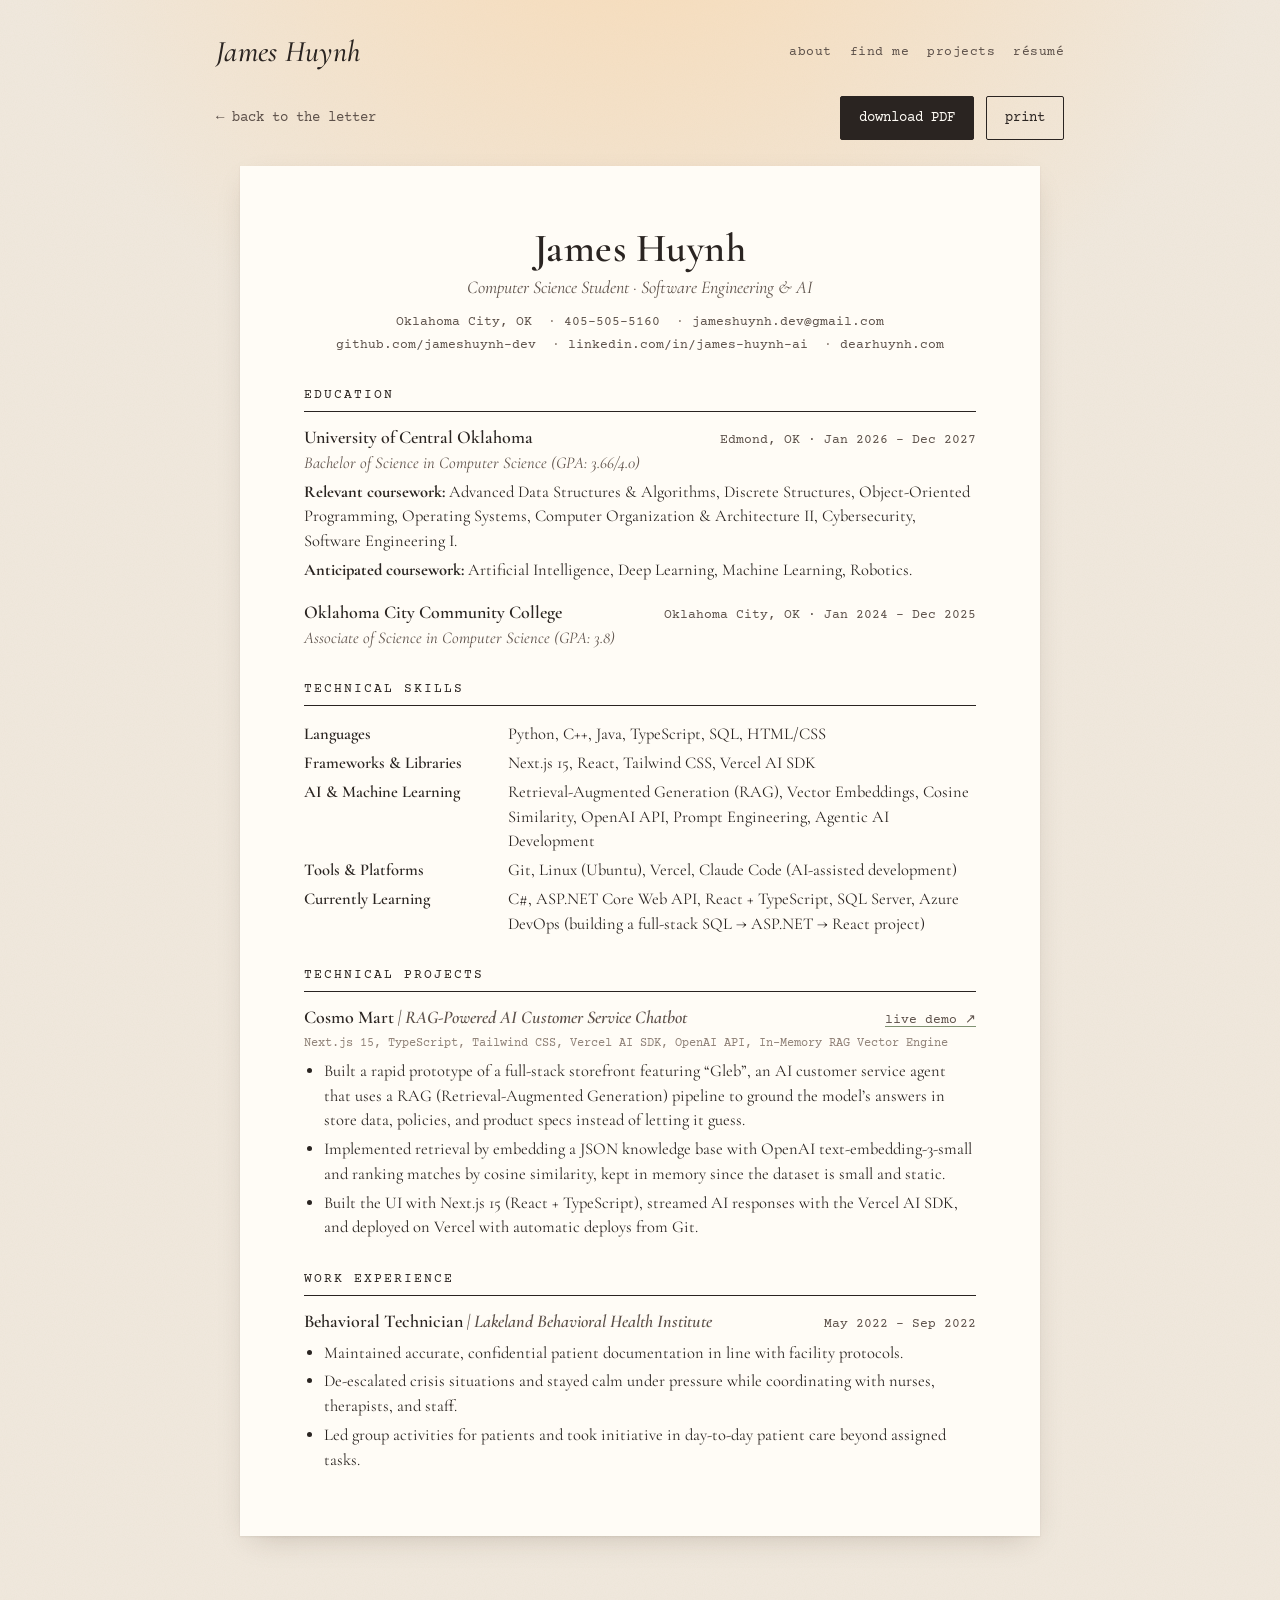
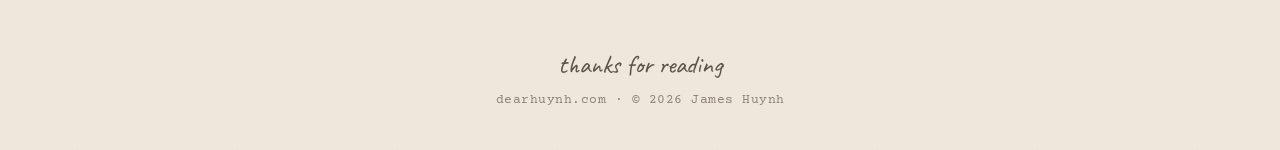
==== resume.html @ b58d08c6 "Site adjustment" ====
<!DOCTYPE html>
<html lang="en">
<head>
  <meta charset="UTF-8" />
  <meta name="viewport" content="width=device-width, initial-scale=1.0" />
  <title>Résumé — James Huynh</title>
  <meta name="description" content="Résumé of James Huynh, computer science student focused on software engineering and AI." />
  <link rel="icon" href="data:image/svg+xml,%3Csvg xmlns='http://www.w3.org/2000/svg' viewBox='0 0 24 24' fill='none' stroke='%232a2421' stroke-width='1.8' stroke-linecap='round' stroke-linejoin='round'%3E%3Crect x='3' y='5' width='18' height='14' rx='2'/%3E%3Cpath d='m3.5 6 8.5 7 8.5-7'/%3E%3C/svg%3E" />
  <link rel="preconnect" href="https://fonts.googleapis.com" />
  <link rel="preconnect" href="https://fonts.gstatic.com" crossorigin />
  <link href="https://fonts.googleapis.com/css2?family=Caveat:wght@400;600&family=Cormorant+Garamond:ital,wght@0,400;0,500;0,600;1,400;1,500&family=Courier+Prime&display=swap" rel="stylesheet" />
  <link rel="stylesheet" href="style.css" />
  <style>
    .toolbar { display: flex; gap: 10px; flex-wrap: wrap; justify-content: space-between; align-items: center; margin: 12px 0 26px; }
    .toolbar .btns { justify-content: flex-end; }
    .back { font-family: var(--type); font-size: 14px; text-decoration: none; color: var(--ink-soft); }

    .sheet {
      max-width: 800px;
      margin: 0 auto;
      background: var(--paper);
      box-shadow: var(--shadow);
      padding: 60px 64px 48px;
      font-size: 16.5px;
      line-height: 1.5;
    }
    .sheet header { text-align: center; margin-bottom: 8px; }
    .sheet h1 { margin: 0; font-size: 40px; font-weight: 600; letter-spacing: 0.5px; line-height: 1.1; }
    .sheet .headline { margin: 4px 0 10px; font-style: italic; font-size: 18px; color: var(--ink-soft); }
    .sheet .contact { font-family: var(--type); font-size: 12.5px; color: var(--ink-soft); line-height: 1.8; }
    .sheet .contact a { text-decoration: none; }
    .sheet .contact a:hover { text-decoration: underline; }
    .sheet .contact span + span::before { content: "·"; margin: 0 8px; color: var(--muted); }

    .sheet h2 {
      display: flex; align-items: center; gap: 10px;
      margin: 30px 0 12px; padding-bottom: 5px;
      border-bottom: 1px solid var(--ink);
      font-family: var(--type); font-weight: 400; font-size: 13px; letter-spacing: 2px; text-transform: uppercase;
    }

    .entry { margin-bottom: 16px; }
    .row { display: flex; justify-content: space-between; align-items: baseline; gap: 4px 12px; flex-wrap: wrap; }
    .title { font-weight: 600; font-size: 18px; }
    .meta { font-family: var(--type); font-size: 12.5px; color: var(--ink-soft); white-space: nowrap; }
    .sub { font-style: italic; color: var(--ink-soft); }
    .detail { margin: 4px 0 0; }
    .tags { font-family: var(--type); font-size: 12px; color: var(--muted); margin: 4px 0 0; }
    .sheet ul { margin: 6px 0 0; padding-left: 20px; }
    .sheet li { margin-bottom: 4px; }
    .skills { display: grid; grid-template-columns: 190px 1fr; gap: 4px 14px; }
    .skills dt { font-weight: 600; }
    .skills dd { margin: 0; }

    @media (max-width: 640px) {
      .sheet { padding: 36px 20px; font-size: 16px; }
      .sheet h1 { font-size: 34px; }
      .skills { grid-template-columns: 1fr; }
      .skills dd { margin-bottom: 8px; }
      .toolbar { justify-content: center; }
    }

    @media print {
      @page { margin: 0.5in; }
      body { background: #fff; font-size: 11pt; }
      .no-print { display: none !important; }
      .wrap { max-width: none; padding: 0; }
      .sheet { box-shadow: none; padding: 0; max-width: none; font-size: 11pt; }
      a { color: inherit !important; }
    }
  </style>
</head>
<body>

  <div class="wrap">

    <header class="letterhead no-print">
      <a class="wordmark" href="index.html">James Huynh</a>
      <nav class="nav" aria-label="Site">
        <a href="index.html#about">about</a>
        <a href="index.html#find-me">find me</a>
        <a href="index.html#projects">projects</a>
        <a href="resume.html">résumé</a>
      </nav>
    </header>

    <div class="toolbar no-print">
      <a class="back" href="index.html">← back to the letter</a>
      <div class="btns">
        <a class="btn" href="resume.pdf" download="James_Huynh_Resume.pdf">download PDF</a>
        <button class="btn ghost" type="button" onclick="window.print()">print</button>
      </div>
    </div>

    <main class="sheet">

      <header>
        <h1>James Huynh</h1>
        <p class="headline">Computer Science Student · Software Engineering &amp; AI</p>
        <div class="contact">
          <span>Oklahoma City, OK</span>
          <span><a href="tel:+14055055160">405-505-5160</a></span>
          <span><a href="mailto:jameshuynh.dev@gmail.com">jameshuynh.dev@gmail.com</a></span>
          <br />
          <span><a href="https://github.com/jameshuynh-dev" target="_blank" rel="noopener noreferrer">github.com/jameshuynh-dev</a></span>
          <span><a href="https://www.linkedin.com/in/james-huynh-ai/" target="_blank" rel="noopener noreferrer">linkedin.com/in/james-huynh-ai</a></span>
          <span><a href="https://dearhuynh.com">dearhuynh.com</a></span>
        </div>
      </header>

      <h2>Education</h2>

      <div class="entry">
        <div class="row">
          <span class="title">University of Central Oklahoma</span>
          <span class="meta">Edmond, OK · Jan 2026 – Dec 2027</span>
        </div>
        <div class="sub">Bachelor of Science in Computer Science (GPA: 3.66/4.0)</div>
        <p class="detail"><strong>Relevant coursework:</strong> Advanced Data Structures &amp; Algorithms, Discrete Structures, Object-Oriented Programming, Operating Systems, Computer Organization &amp; Architecture II, Cybersecurity, Software Engineering I.</p>
        <p class="detail"><strong>Anticipated coursework:</strong> Artificial Intelligence, Deep Learning, Machine Learning, Robotics.</p>
      </div>

      <div class="entry">
        <div class="row">
          <span class="title">Oklahoma City Community College</span>
          <span class="meta">Oklahoma City, OK · Jan 2024 – Dec 2025</span>
        </div>
        <div class="sub">Associate of Science in Computer Science (GPA: 3.8)</div>
      </div>

      <h2>Technical Skills</h2>

      <dl class="skills">
        <dt>Languages</dt><dd>Python, C++, Java, TypeScript, SQL, HTML/CSS</dd>
        <dt>Frameworks &amp; Libraries</dt><dd>Next.js 15, React, Tailwind CSS, Vercel AI SDK</dd>
        <dt>AI &amp; Machine Learning</dt><dd>Retrieval-Augmented Generation (RAG), Vector Embeddings, Cosine Similarity, OpenAI API, Prompt Engineering, Agentic AI Development</dd>
        <dt>Tools &amp; Platforms</dt><dd>Git, Linux (Ubuntu), Vercel, Claude Code (AI-assisted development)</dd>
        <dt>Currently Learning</dt><dd>C#, ASP.NET Core Web API, React + TypeScript, SQL Server, Azure DevOps (building a full-stack SQL → ASP.NET → React project)</dd>
      </dl>

      <h2>Technical Projects</h2>

      <div class="entry">
        <div class="row">
          <span class="title">Cosmo Mart <span class="sub">| RAG-Powered AI Customer Service Chatbot</span></span>
          <span class="meta"><a href="https://cosmo-mart-alpha.vercel.app/" target="_blank" rel="noopener noreferrer">live demo ↗</a></span>
        </div>
        <p class="tags">Next.js 15, TypeScript, Tailwind CSS, Vercel AI SDK, OpenAI API, In-Memory RAG Vector Engine</p>
        <ul>
          <li>Built a rapid prototype of a full-stack storefront featuring “Gleb”, an AI customer service agent that uses a RAG (Retrieval-Augmented Generation) pipeline to ground the model’s answers in store data, policies, and product specs instead of letting it guess.</li>
          <li>Implemented retrieval by embedding a JSON knowledge base with OpenAI text-embedding-3-small and ranking matches by cosine similarity, kept in memory since the dataset is small and static.</li>
          <li>Built the UI with Next.js 15 (React + TypeScript), streamed AI responses with the Vercel AI SDK, and deployed on Vercel with automatic deploys from Git.</li>
        </ul>
      </div>

      

      <h2>Work Experience</h2>

      <div class="entry">
        <div class="row">
          <span class="title">Behavioral Technician <span class="sub">| Lakeland Behavioral Health Institute</span></span>
          <span class="meta">May 2022 – Sep 2022</span>
        </div>
        <ul>
          <li>Maintained accurate, confidential patient documentation in line with facility protocols.</li>
          <li>De-escalated crisis situations and stayed calm under pressure while coordinating with nurses, therapists, and staff.</li>
          <li>Led group activities for patients and took initiative in day-to-day patient care beyond assigned tasks.</li>
        </ul>
      </div>

    </main>

    <footer class="footer no-print">
      <span class="hand">thanks for reading</span>
      dearhuynh.com &middot; &copy; 2026 James Huynh
    </footer>

  </div>

</body>
</html>
---- style.css ----
/* dearhuynh — stationery theme
   palette pulled from a warm, lamp-lit cream room: paper, pothos sage, blush tape */

:root {
  --bg: #f1e9de;
  --glow: rgba(255, 208, 150, 0.55);
  --paper: #fffcf6;
  --paper-2: #fbf5ec;
  --ink: #2a2421;
  --ink-soft: #5c5049;
  --muted: #8f8177;
  --rule: #e7dccd;
  --margin-line: #efc9c0;
  --sage: #7f9272;
  --sage-soft: #e3e9dc;
  --blush: #ecd3c9;
  --wax: #a8716a;
  --shadow: 0 1px 2px rgba(60, 40, 25, 0.08), 0 10px 30px -12px rgba(60, 40, 25, 0.25);

  --hand: 'Caveat', 'Segoe Print', cursive;
  --serif: 'Cormorant Garamond', Georgia, 'Times New Roman', serif;
  --type: 'Courier Prime', 'Courier New', monospace;
}

* { box-sizing: border-box; }

html { scroll-behavior: smooth; }

body {
  margin: 0;
  color: var(--ink);
  font-family: var(--serif);
  font-size: 19px;
  line-height: 1.6;
  background:
    radial-gradient(ellipse 70% 45% at 50% -8%, var(--glow), transparent 70%),
    url("data:image/svg+xml,%3Csvg xmlns='http://www.w3.org/2000/svg' width='160' height='160'%3E%3Cfilter id='n'%3E%3CfeTurbulence type='fractalNoise' baseFrequency='.9' numOctaves='2' stitchTiles='stitch'/%3E%3CfeColorMatrix values='0 0 0 0 0.35 0 0 0 0 0.25 0 0 0 0 0.15 0 0 0 .05 0'/%3E%3C/filter%3E%3Crect width='100%25' height='100%25' filter='url(%23n)'/%3E%3C/svg%3E"),
    var(--bg);
  background-repeat: no-repeat, repeat;
  min-height: 100vh;
  -webkit-font-smoothing: antialiased;
}

a { color: inherit; text-decoration-color: var(--sage); text-underline-offset: 3px; }
a:hover { color: var(--sage); }

.wrap { max-width: 880px; margin: 0 auto; padding: 0 16px; }

/* ---------- letterhead ---------- */

.letterhead {
  display: flex;
  align-items: center;
  justify-content: space-between;
  gap: 16px;
  flex-wrap: wrap;
  padding: 28px 0 8px;
}

.wordmark {
  display: flex;
  align-items: center;
  gap: 10px;
  font-family: var(--serif);
  font-style: italic;
  font-size: 30px;
  font-weight: 500;
  letter-spacing: 0.3px;
  text-decoration: none;
  color: var(--ink);
}
.wordmark:hover { color: var(--ink); }

.nav {
  display: flex;
  gap: 4px 18px;
  flex-wrap: wrap;
  font-family: var(--type);
  font-size: 13px;
  text-transform: lowercase;
  letter-spacing: 0.5px;
}
.nav a { text-decoration: none; color: var(--ink-soft); }
.nav a:hover { color: var(--sage); }

/* ---------- section labels ---------- */

.label {
  display: flex;
  align-items: center;
  gap: 14px;
  margin: 72px 0 22px;
  font-family: var(--type);
  font-size: 13px;
  letter-spacing: 2px;
  text-transform: uppercase;
  color: var(--muted);
}
.label::after { content: ""; flex: 1; height: 1px; background: var(--rule); }

/* ---------- washi tape ---------- */

.taped { position: relative; }
.taped::before {
  content: "";
  position: absolute;
  top: -14px;
  left: 50%;
  width: 118px;
  height: 28px;
  transform: translateX(-50%) rotate(-3deg);
  /* clear tape: faint frosted sheen with slightly visible edges */
  background: linear-gradient(to bottom, rgba(255,255,255,.55), rgba(255,255,255,.28) 45%, rgba(255,255,255,.42));
  border-left: 1px dashed rgba(120, 100, 85, .14);
  border-right: 1px dashed rgba(120, 100, 85, .14);
  box-shadow: 0 1px 2px rgba(60, 40, 25, .08), inset 0 0 0 1px rgba(255,255,255,.35);
  backdrop-filter: blur(0.6px) brightness(1.04);
  -webkit-backdrop-filter: blur(0.6px) brightness(1.04);
}

/* ---------- the letter (about) ---------- */

.letter {
  margin-top: 36px;
  background:
    linear-gradient(90deg, transparent 58px, var(--margin-line) 58px 59px, transparent 59px),
    repeating-linear-gradient(to bottom, transparent 0 33px, var(--rule) 33px 34px),
    var(--paper);
  background-position: 0 0, 0 22px, 0 0;
  padding: 56px 48px 44px 84px;
  box-shadow: var(--shadow);
  border-radius: 2px;
  line-height: 34px;
  display: flow-root;
}
.letter p { margin: 0 0 34px; }
.letter .dear {
  font-family: var(--hand);
  font-size: 40px;
  line-height: 34px;
  margin-bottom: 34px;
}
.letter .sign {
  font-family: var(--hand);
  font-size: 34px;
  margin: 0;
}
.letter .ps { font-style: italic; color: var(--ink-soft); margin: 34px 0 0; }
.letter .ps b { font-style: normal; font-family: var(--type); font-size: 14px; letter-spacing: 1px; }

.hl {
  background: linear-gradient(transparent 55%, var(--sage-soft) 55% 90%, transparent 90%);
}

/* ---------- polaroids ---------- */

.polaroid {
  margin: 0;
  background: #fff;
  padding: 12px 12px 40px;
  box-shadow: var(--shadow);
  line-height: 1;
}
.polaroid img { display: block; width: 100%; height: auto; }
.polaroid.portrait {
  float: right;
  width: 230px;
  margin: -8px -12px 20px 32px;
  transform: rotate(2.5deg);
}

.bear {
  float: right;
  clear: right;
  width: 118px;
  height: auto;
  margin: 18px 46px 0 24px;
  transform: rotate(-4deg);
  filter: drop-shadow(0 2px 3px rgba(60, 40, 25, .12));
}

.note-photo {
  display: block;
  width: 100%;
  height: auto;
  aspect-ratio: 1;
  object-fit: cover;
  margin-bottom: 14px;
  border: 8px solid #fff;
  box-shadow: 0 1px 3px rgba(60, 40, 25, .15);
}

/* ---------- sticky notes (hobbies / currently) ---------- */

.notes {
  display: grid;
  grid-template-columns: repeat(auto-fit, minmax(190px, 1fr));
  align-items: start;
  gap: 26px;
}
.note {
  background: var(--paper-2);
  padding: 26px 20px 20px;
  box-shadow: var(--shadow);
  min-height: 150px;
}
.note:nth-child(odd) { transform: rotate(-1.2deg); }
.note:nth-child(even) { transform: rotate(1deg); }
.note:nth-child(3n) { background: #f6efe0; }
.note h3 {
  margin: 0 0 6px;
  font-family: var(--hand);
  font-size: 28px;
  font-weight: 600;
  line-height: 1.1;
}
.note p { margin: 0; font-size: 17px; line-height: 1.5; color: var(--ink-soft); }

/* ---------- stamps (socials) ---------- */

.stamps {
  display: flex;
  flex-wrap: wrap;
  gap: 22px;
  justify-content: center;
}
.stamp {
  --edge: var(--paper);
  display: block;
  width: 150px;
  padding: 7px;
  text-decoration: none;
  color: var(--ink);
  background: radial-gradient(circle at 6px 6px, transparent 3.2px, var(--edge) 3.6px) -6px -6px / 12px 12px;
  filter: drop-shadow(0 6px 10px rgba(60, 40, 25, 0.16));
  transition: transform .2s ease;
}
.stamp:nth-child(odd) { transform: rotate(-2deg); }
.stamp:nth-child(even) { transform: rotate(1.5deg); }
.stamp:hover { transform: rotate(0) translateY(-4px); color: var(--ink); }
.stamp-inner {
  background: var(--edge);
  border: 1px solid var(--rule);
  padding: 14px 10px 10px;
  text-align: center;
}
.stamp-art {
  display: grid;
  place-items: center;
  height: 70px;
  margin-bottom: 8px;
  background: var(--sage-soft);
  color: var(--ink);
}
.stamp:nth-child(2) .stamp-art { background: var(--blush); }
.stamp:nth-child(3) .stamp-art { background: #efe4d3; }
.stamp:nth-child(4) .stamp-art { background: #e8e1ea; }
.stamp-art svg { width: 34px; height: 34px; }
.stamp-name { font-family: var(--type); font-size: 12px; letter-spacing: 1px; text-transform: uppercase; }
.stamp-handle { font-family: var(--hand); font-size: 21px; line-height: 1.2; word-break: break-all; }

/* ---------- index cards (projects) ---------- */

.cards { display: grid; grid-template-columns: repeat(auto-fit, minmax(300px, 1fr)); gap: 28px; }

.card {
  background: var(--paper);
  box-shadow: var(--shadow);
  display: flex;
  flex-direction: column;
}
.card-shot {
  position: relative;
  margin: 0;
  padding: 18px 18px 0;
}
.card-shot > img {
  display: block;
  width: 100%;
  height: auto;
  aspect-ratio: 16 / 10;
  object-fit: cover;
  object-position: top;
  border: 1px solid var(--rule);
}
.card-shot .inset {
  position: absolute;
  right: 6px;
  bottom: -44px;
  width: 44%;
  height: auto;
  aspect-ratio: auto;
  border: 6px solid #fff;
  box-shadow: 0 6px 16px -4px rgba(60, 40, 25, .35);
  transform: rotate(3deg);
  z-index: 1;
}
.card-body {
  flex: 1;
  display: flex;
  flex-direction: column;
  background:
    linear-gradient(to bottom, transparent 58px, #e9b8ad 58px 59px, transparent 59px),
    repeating-linear-gradient(to bottom, transparent 0 27px, #dfe6ea 27px 28px),
    var(--paper);
  background-position: 0 0, 0 60px, 0 0;
  padding: 18px 26px 24px;
  line-height: 28px;
}
.card h3 {
  margin: 0;
  height: 40px;
  font-family: var(--serif);
  font-size: 28px;
  font-weight: 600;
  line-height: 40px;
}
.card .kicker {
  font-family: var(--type);
  font-size: 12px;
  letter-spacing: 1px;
  text-transform: uppercase;
  color: var(--muted);
  margin: 6px 0 12px;
  line-height: 28px;
}
.card p { margin: 0 0 28px; font-size: 18px; }
.card .stack {
  display: flex;
  flex-wrap: wrap;
  gap: 6px;
  margin: auto 0 18px;
  padding: 0;
  list-style: none;
  line-height: 1.4;
}
.card .stack li {
  font-family: var(--type);
  font-size: 11.5px;
  background: var(--sage-soft);
  padding: 3px 8px;
  border-radius: 2px;
}
.card-links { display: flex; gap: 16px; flex-wrap: wrap; font-family: var(--type); font-size: 14px; line-height: 1.4; }

/* ---------- envelope (résumé) ---------- */

.envelope {
  position: relative;
  max-width: 620px;
  margin: 0 auto;
  background: var(--paper-2);
  box-shadow: var(--shadow);
  padding: 120px 40px 40px;
  text-align: center;
  overflow: hidden;
}
.envelope::before { /* flap */
  content: "";
  position: absolute;
  inset: 0 0 auto 0;
  height: 150px;
  background: #f5ecdf;
  clip-path: polygon(0 0, 100% 0, 50% 100%);
  filter: drop-shadow(0 1px 0 var(--rule));
  border-bottom: 1px solid var(--rule);
}
.seal {
  position: absolute;
  top: 118px;
  left: 50%;
  transform: translate(-50%, -50%);
  width: 64px;
  height: 64px;
  border-radius: 50%;
  display: grid;
  place-items: center;
  background: radial-gradient(circle at 35% 30%, #c08a82, var(--wax) 55%, #87524c);
  box-shadow: 0 0 0 5px rgba(168, 113, 106, .25), 0 4px 8px rgba(0,0,0,.2);
  color: #f7e6e1;
  font-family: var(--serif);
  font-style: italic;
  font-size: 24px;
  font-weight: 600;
}
.envelope .to { margin: 40px 0 4px; font-family: var(--type); font-size: 13px; letter-spacing: 1.5px; text-transform: uppercase; color: var(--muted); }
.envelope h3 { margin: 56px 0 8px; font-family: var(--hand); font-size: 44px; font-weight: 600; line-height: 1.1; }
.envelope p { margin: 0 auto 24px; max-width: 420px; color: var(--ink-soft); }

.btns { display: flex; gap: 12px; justify-content: center; flex-wrap: wrap; }
.btn {
  display: inline-flex;
  align-items: center;
  gap: 8px;
  font-family: var(--type);
  font-size: 14px;
  padding: 10px 18px;
  border: 1px solid var(--ink);
  background: var(--ink);
  color: var(--paper);
  text-decoration: none;
  cursor: pointer;
  border-radius: 2px;
  transition: background .15s, color .15s;
}
.btn:hover { background: transparent; color: var(--ink); }
.btn.ghost { background: transparent; color: var(--ink); }
.btn.ghost:hover { background: var(--ink); color: var(--paper); }

/* ---------- footer ---------- */

.footer {
  margin: 80px 0 0;
  padding: 28px 0 40px;
  text-align: center;
  font-family: var(--type);
  font-size: 12.5px;
  color: var(--muted);
  letter-spacing: 0.5px;
}
.footer .hand { display: block; font-family: var(--hand); font-size: 26px; color: var(--ink-soft); letter-spacing: 0; margin-bottom: 4px; }

/* ---------- small screens ---------- */

@media (max-width: 640px) {
  body { font-size: 18px; }
  .letterhead { justify-content: center; text-align: center; }
  .nav { justify-content: center; }
  .letter {
    padding: 44px 20px 32px 40px;
    background:
      linear-gradient(90deg, transparent 26px, var(--margin-line) 26px 27px, transparent 27px),
      repeating-linear-gradient(to bottom, transparent 0 33px, var(--rule) 33px 34px),
      var(--paper);
    background-position: 0 0, 0 10px, 0 0;
  }
  .letter .dear { font-size: 34px; }
  .polaroid.portrait { float: none; width: 72%; margin: 0 auto 34px; transform: rotate(1.5deg); }
  .bear { position: absolute; float: none; right: 18px; bottom: 22px; width: 76px; margin: 0; }
  .stamp { width: calc(50% - 11px); }
  .cards { grid-template-columns: 1fr; }
  .card-body { padding: 18px 18px 22px; }
  .card-shot { padding: 12px 12px 0; }
  .envelope { padding: 110px 20px 32px; }
  .label { margin-top: 56px; }
}

@media (prefers-reduced-motion: reduce) {
  html { scroll-behavior: auto; }
  .stamp { transition: none; }
}
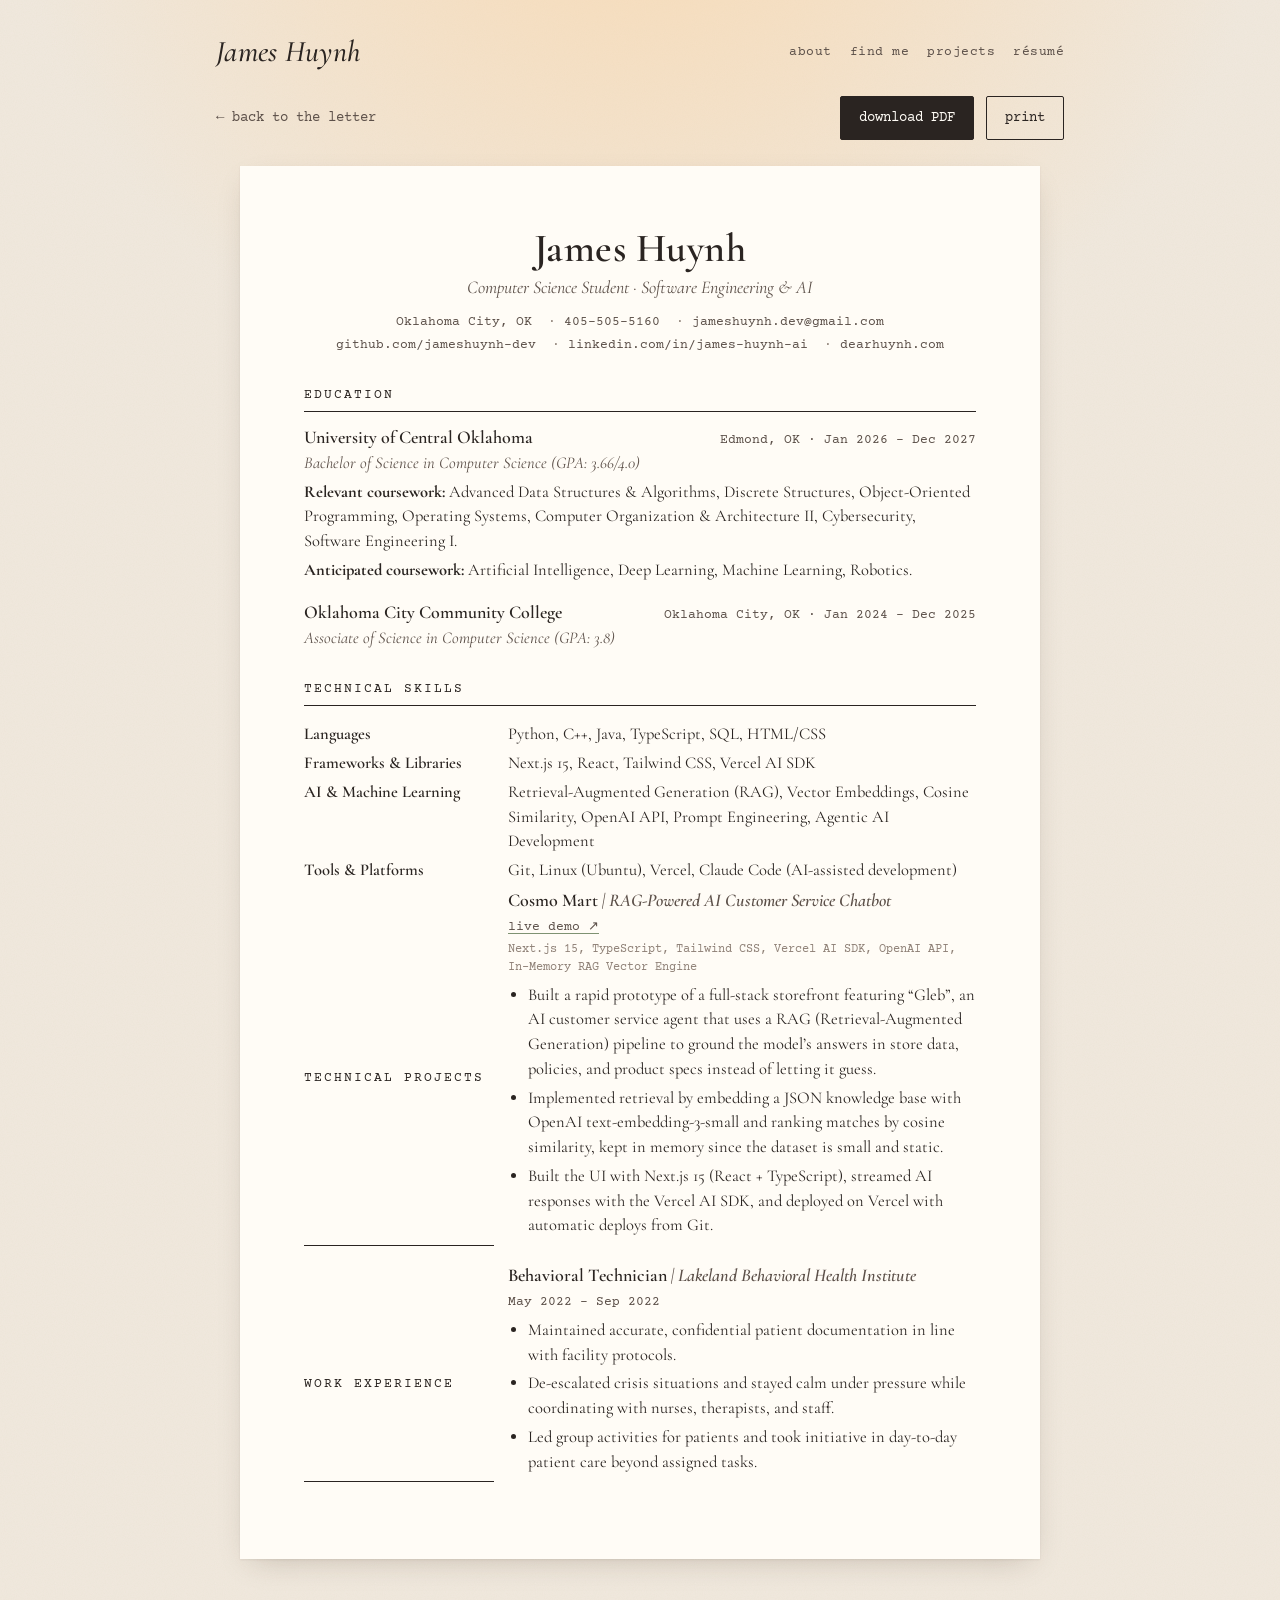
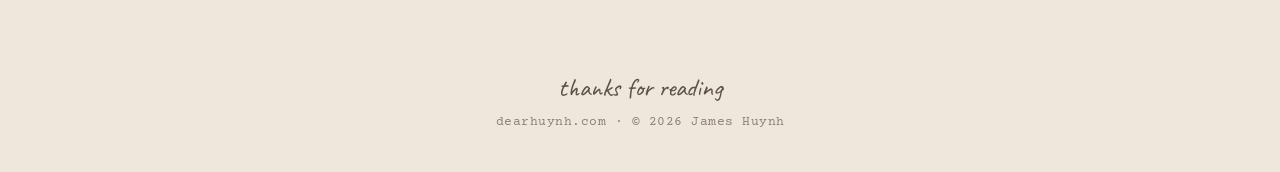
==== commit c92f125f: "Adjust resume.html" ====
--- a/resume.html
+++ b/resume.html
@@ -135,8 +135,7 @@
         <dt>Frameworks &amp; Libraries</dt><dd>Next.js 15, React, Tailwind CSS, Vercel AI SDK</dd>
         <dt>AI &amp; Machine Learning</dt><dd>Retrieval-Augmented Generation (RAG), Vector Embeddings, Cosine Similarity, OpenAI API, Prompt Engineering, Agentic AI Development</dd>
         <dt>Tools &amp; Platforms</dt><dd>Git, Linux (Ubuntu), Vercel, Claude Code (AI-assisted development)</dd>
-        <dt>Currently Learning</dt><dd>C#, ASP.NET Core Web API, React + TypeScript, SQL Server, Azure DevOps (building a full-stack SQL → ASP.NET → React project)</dd>
-      </dl>
+        
 
       <h2>Technical Projects</h2>
 
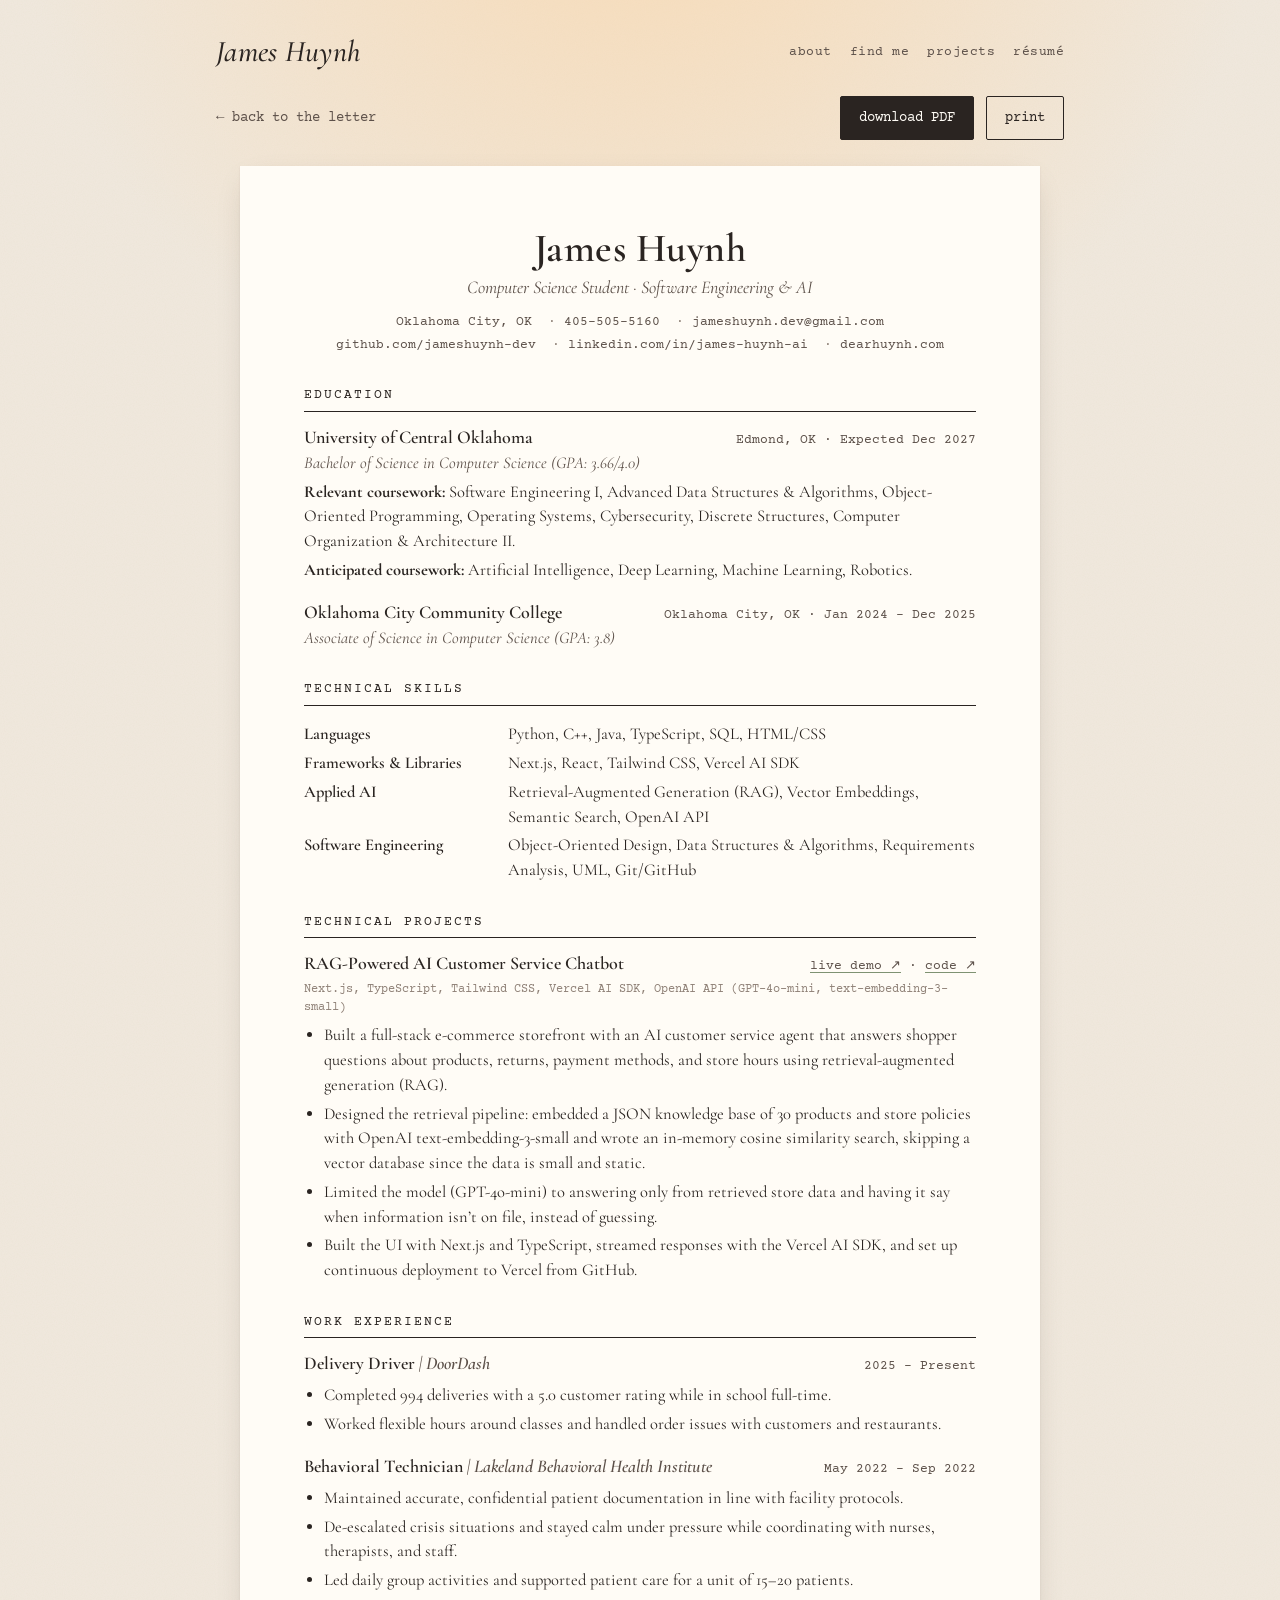
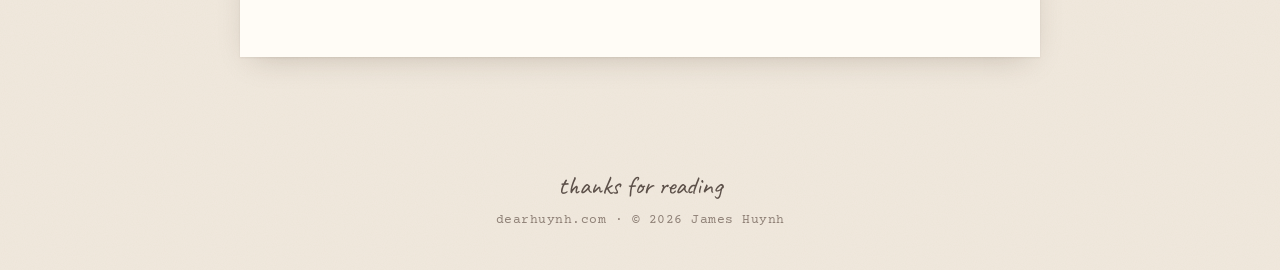
==== commit 520cc0f7: "Update resume page and PDF" ====
--- a/resume.html
+++ b/resume.html
@@ -113,10 +113,10 @@
       <div class="entry">
         <div class="row">
           <span class="title">University of Central Oklahoma</span>
-          <span class="meta">Edmond, OK · Jan 2026 – Dec 2027</span>
+          <span class="meta">Edmond, OK · Expected Dec 2027</span>
         </div>
         <div class="sub">Bachelor of Science in Computer Science (GPA: 3.66/4.0)</div>
-        <p class="detail"><strong>Relevant coursework:</strong> Advanced Data Structures &amp; Algorithms, Discrete Structures, Object-Oriented Programming, Operating Systems, Computer Organization &amp; Architecture II, Cybersecurity, Software Engineering I.</p>
+        <p class="detail"><strong>Relevant coursework:</strong> Software Engineering I, Advanced Data Structures &amp; Algorithms, Object-Oriented Programming, Operating Systems, Cybersecurity, Discrete Structures, Computer Organization &amp; Architecture II.</p>
         <p class="detail"><strong>Anticipated coursework:</strong> Artificial Intelligence, Deep Learning, Machine Learning, Robotics.</p>
       </div>
 
@@ -132,29 +132,39 @@
 
       <dl class="skills">
         <dt>Languages</dt><dd>Python, C++, Java, TypeScript, SQL, HTML/CSS</dd>
-        <dt>Frameworks &amp; Libraries</dt><dd>Next.js 15, React, Tailwind CSS, Vercel AI SDK</dd>
-        <dt>AI &amp; Machine Learning</dt><dd>Retrieval-Augmented Generation (RAG), Vector Embeddings, Cosine Similarity, OpenAI API, Prompt Engineering, Agentic AI Development</dd>
-        <dt>Tools &amp; Platforms</dt><dd>Git, Linux (Ubuntu), Vercel, Claude Code (AI-assisted development)</dd>
-        
+        <dt>Frameworks &amp; Libraries</dt><dd>Next.js, React, Tailwind CSS, Vercel AI SDK</dd>
+        <dt>Applied AI</dt><dd>Retrieval-Augmented Generation (RAG), Vector Embeddings, Semantic Search, OpenAI API</dd>
+        <dt>Software Engineering</dt><dd>Object-Oriented Design, Data Structures &amp; Algorithms, Requirements Analysis, UML, Git/GitHub</dd>
+      </dl>
 
       <h2>Technical Projects</h2>
 
       <div class="entry">
         <div class="row">
-          <span class="title">Cosmo Mart <span class="sub">| RAG-Powered AI Customer Service Chatbot</span></span>
-          <span class="meta"><a href="https://cosmo-mart-alpha.vercel.app/" target="_blank" rel="noopener noreferrer">live demo ↗</a></span>
+          <span class="title">RAG-Powered AI Customer Service Chatbot</span>
+          <span class="meta"><a href="https://cosmo-mart-alpha.vercel.app/" target="_blank" rel="noopener noreferrer">live demo ↗</a> · <a href="https://github.com/jameshuynh-dev/cosmo-mart" target="_blank" rel="noopener noreferrer">code ↗</a></span>
         </div>
-        <p class="tags">Next.js 15, TypeScript, Tailwind CSS, Vercel AI SDK, OpenAI API, In-Memory RAG Vector Engine</p>
+        <p class="tags">Next.js, TypeScript, Tailwind CSS, Vercel AI SDK, OpenAI API (GPT-4o-mini, text-embedding-3-small)</p>
         <ul>
-          <li>Built a rapid prototype of a full-stack storefront featuring “Gleb”, an AI customer service agent that uses a RAG (Retrieval-Augmented Generation) pipeline to ground the model’s answers in store data, policies, and product specs instead of letting it guess.</li>
-          <li>Implemented retrieval by embedding a JSON knowledge base with OpenAI text-embedding-3-small and ranking matches by cosine similarity, kept in memory since the dataset is small and static.</li>
-          <li>Built the UI with Next.js 15 (React + TypeScript), streamed AI responses with the Vercel AI SDK, and deployed on Vercel with automatic deploys from Git.</li>
+          <li>Built a full-stack e-commerce storefront with an AI customer service agent that answers shopper questions about products, returns, payment methods, and store hours using retrieval-augmented generation (RAG).</li>
+          <li>Designed the retrieval pipeline: embedded a JSON knowledge base of 30 products and store policies with OpenAI text-embedding-3-small and wrote an in-memory cosine similarity search, skipping a vector database since the data is small and static.</li>
+          <li>Limited the model (GPT-4o-mini) to answering only from retrieved store data and having it say when information isn’t on file, instead of guessing.</li>
+          <li>Built the UI with Next.js and TypeScript, streamed responses with the Vercel AI SDK, and set up continuous deployment to Vercel from GitHub.</li>
         </ul>
       </div>
 
-      
+      <h2>Work Experience</h2>
 
-      <h2>Work Experience</h2>
+      <div class="entry">
+        <div class="row">
+          <span class="title">Delivery Driver <span class="sub">| DoorDash</span></span>
+          <span class="meta">2025 – Present</span>
+        </div>
+        <ul>
+          <li>Completed 994 deliveries with a 5.0 customer rating while in school full-time.</li>
+          <li>Worked flexible hours around classes and handled order issues with customers and restaurants.</li>
+        </ul>
+      </div>
 
       <div class="entry">
         <div class="row">
@@ -164,7 +174,7 @@
         <ul>
           <li>Maintained accurate, confidential patient documentation in line with facility protocols.</li>
           <li>De-escalated crisis situations and stayed calm under pressure while coordinating with nurses, therapists, and staff.</li>
-          <li>Led group activities for patients and took initiative in day-to-day patient care beyond assigned tasks.</li>
+          <li>Led daily group activities and supported patient care for a unit of 15–20 patients.</li>
         </ul>
       </div>
 
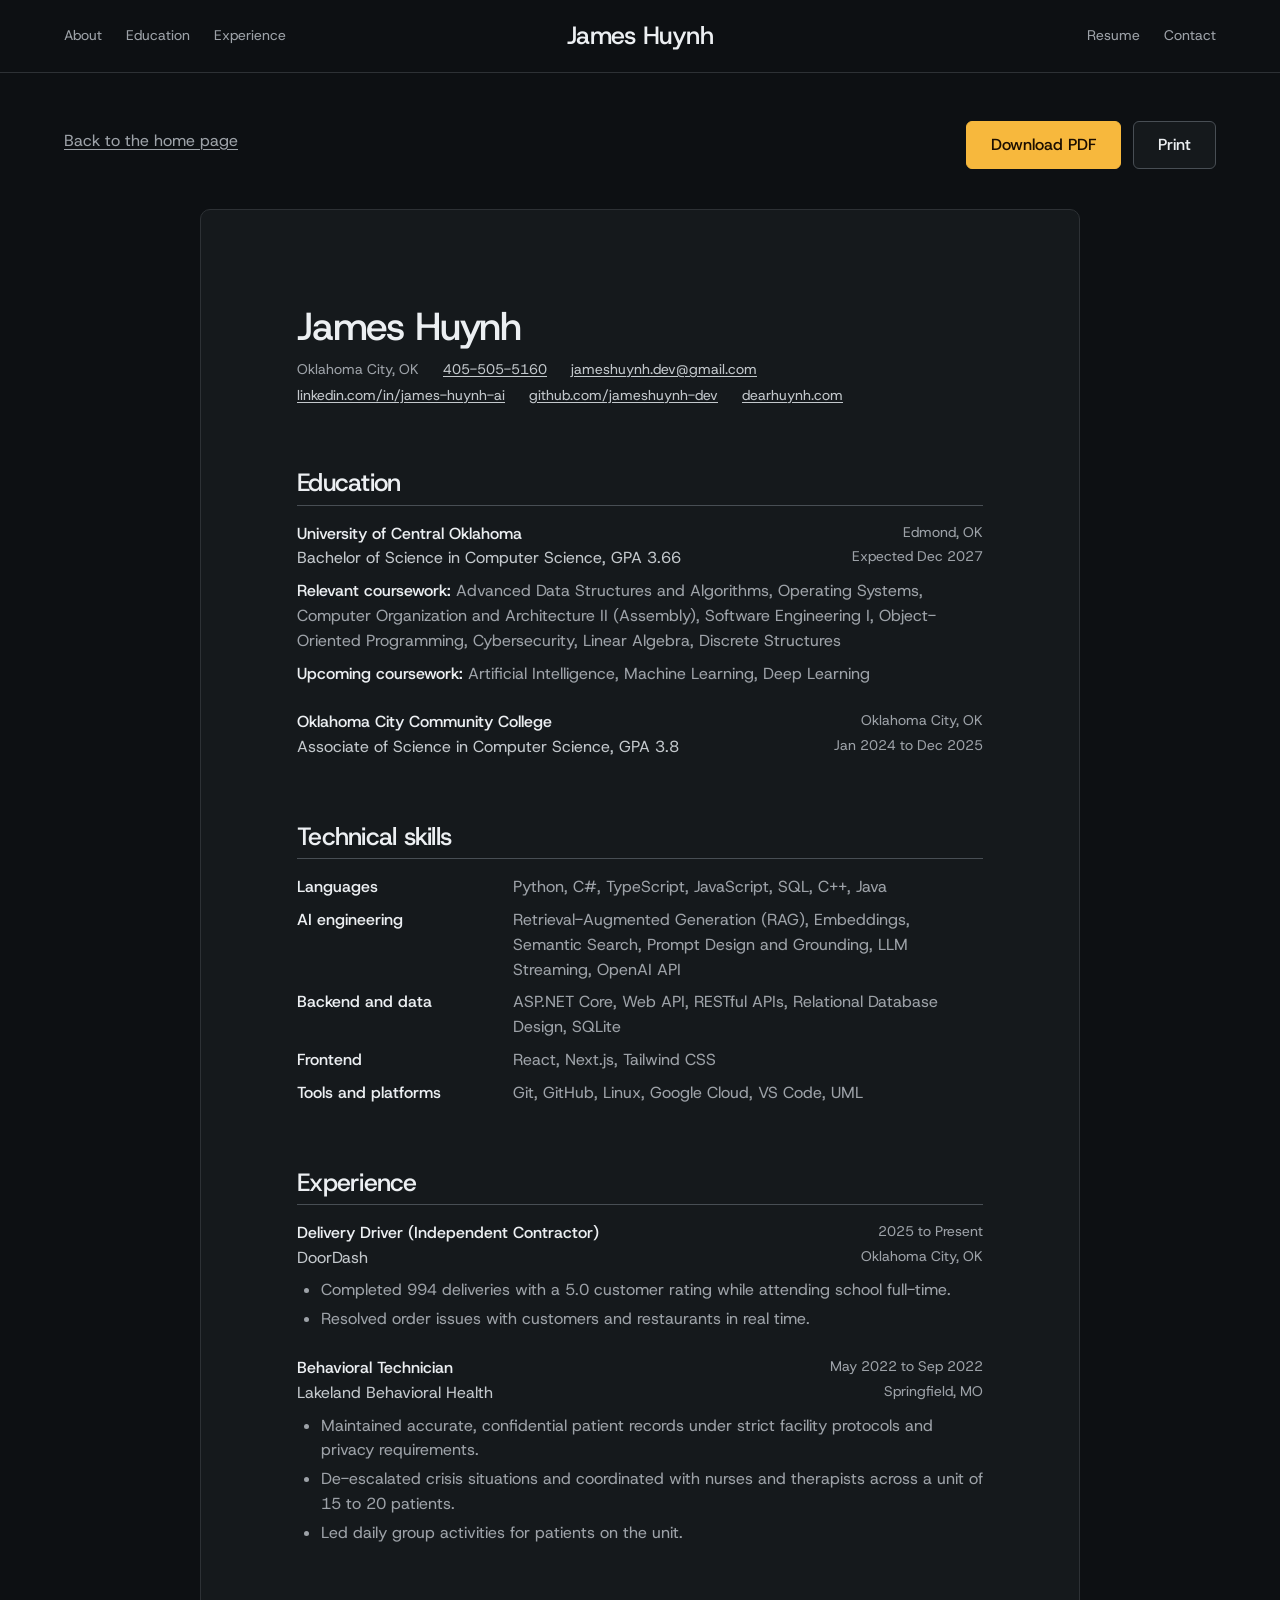
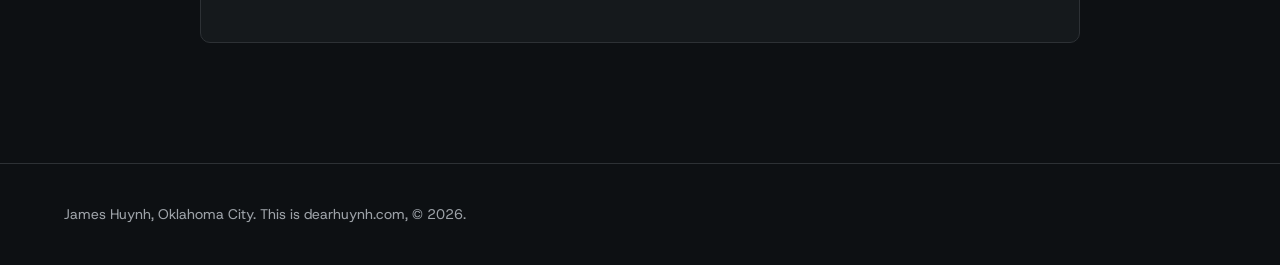
==== commit 0c4ef182: "Redesign site and update resume New dark layout with education, skills and experience sections. Resu" ====
--- a/resume.html
+++ b/resume.html
@@ -3,109 +3,53 @@
 <head>
   <meta charset="UTF-8" />
   <meta name="viewport" content="width=device-width, initial-scale=1.0" />
-  <title>Résumé — James Huynh</title>
-  <meta name="description" content="Résumé of James Huynh, computer science student focused on software engineering and AI." />
-  <link rel="icon" href="data:image/svg+xml,%3Csvg xmlns='http://www.w3.org/2000/svg' viewBox='0 0 24 24' fill='none' stroke='%232a2421' stroke-width='1.8' stroke-linecap='round' stroke-linejoin='round'%3E%3Crect x='3' y='5' width='18' height='14' rx='2'/%3E%3Cpath d='m3.5 6 8.5 7 8.5-7'/%3E%3C/svg%3E" />
+  <title>Resume, James Huynh</title>
+  <meta name="description" content="Resume of James Huynh, computer science student focused on software engineering and AI." />
+  <link rel="icon" href="data:image/svg+xml,%3Csvg xmlns='http://www.w3.org/2000/svg' viewBox='0 0 32 32'%3E%3Crect width='32' height='32' rx='6' fill='%23202429'/%3E%3Ctext x='16' y='21.5' text-anchor='middle' font-family='system-ui,sans-serif' font-size='14' font-weight='600' fill='%23f2c14e'%3EJH%3C/text%3E%3C/svg%3E" />
   <link rel="preconnect" href="https://fonts.googleapis.com" />
   <link rel="preconnect" href="https://fonts.gstatic.com" crossorigin />
-  <link href="https://fonts.googleapis.com/css2?family=Caveat:wght@400;600&family=Cormorant+Garamond:ital,wght@0,400;0,500;0,600;1,400;1,500&family=Courier+Prime&display=swap" rel="stylesheet" />
+  <link href="https://fonts.googleapis.com/css2?family=Host+Grotesk:wght@400;500&family=Atkinson+Hyperlegible+Mono:wght@400;500&display=swap" rel="stylesheet" />
   <link rel="stylesheet" href="style.css" />
-  <style>
-    .toolbar { display: flex; gap: 10px; flex-wrap: wrap; justify-content: space-between; align-items: center; margin: 12px 0 26px; }
-    .toolbar .btns { justify-content: flex-end; }
-    .back { font-family: var(--type); font-size: 14px; text-decoration: none; color: var(--ink-soft); }
-
-    .sheet {
-      max-width: 800px;
-      margin: 0 auto;
-      background: var(--paper);
-      box-shadow: var(--shadow);
-      padding: 60px 64px 48px;
-      font-size: 16.5px;
-      line-height: 1.5;
-    }
-    .sheet header { text-align: center; margin-bottom: 8px; }
-    .sheet h1 { margin: 0; font-size: 40px; font-weight: 600; letter-spacing: 0.5px; line-height: 1.1; }
-    .sheet .headline { margin: 4px 0 10px; font-style: italic; font-size: 18px; color: var(--ink-soft); }
-    .sheet .contact { font-family: var(--type); font-size: 12.5px; color: var(--ink-soft); line-height: 1.8; }
-    .sheet .contact a { text-decoration: none; }
-    .sheet .contact a:hover { text-decoration: underline; }
-    .sheet .contact span + span::before { content: "·"; margin: 0 8px; color: var(--muted); }
-
-    .sheet h2 {
-      display: flex; align-items: center; gap: 10px;
-      margin: 30px 0 12px; padding-bottom: 5px;
-      border-bottom: 1px solid var(--ink);
-      font-family: var(--type); font-weight: 400; font-size: 13px; letter-spacing: 2px; text-transform: uppercase;
-    }
-
-    .entry { margin-bottom: 16px; }
-    .row { display: flex; justify-content: space-between; align-items: baseline; gap: 4px 12px; flex-wrap: wrap; }
-    .title { font-weight: 600; font-size: 18px; }
-    .meta { font-family: var(--type); font-size: 12.5px; color: var(--ink-soft); white-space: nowrap; }
-    .sub { font-style: italic; color: var(--ink-soft); }
-    .detail { margin: 4px 0 0; }
-    .tags { font-family: var(--type); font-size: 12px; color: var(--muted); margin: 4px 0 0; }
-    .sheet ul { margin: 6px 0 0; padding-left: 20px; }
-    .sheet li { margin-bottom: 4px; }
-    .skills { display: grid; grid-template-columns: 190px 1fr; gap: 4px 14px; }
-    .skills dt { font-weight: 600; }
-    .skills dd { margin: 0; }
-
-    @media (max-width: 640px) {
-      .sheet { padding: 36px 20px; font-size: 16px; }
-      .sheet h1 { font-size: 34px; }
-      .skills { grid-template-columns: 1fr; }
-      .skills dd { margin-bottom: 8px; }
-      .toolbar { justify-content: center; }
-    }
-
-    @media print {
-      @page { margin: 0.5in; }
-      body { background: #fff; font-size: 11pt; }
-      .no-print { display: none !important; }
-      .wrap { max-width: none; padding: 0; }
-      .sheet { box-shadow: none; padding: 0; max-width: none; font-size: 11pt; }
-      a { color: inherit !important; }
-    }
-  </style>
 </head>
 <body>
+  <a class="skip" href="#main">Skip to content</a>
 
-  <div class="wrap">
+  <header class="mast no-print">
+    <div class="container mast-row">
+      <nav class="mast-links" aria-label="Sections">
+        <a href="index.html#about">About</a>
+        <a href="index.html#education">Education</a>
+        <a href="index.html#experience">Experience</a>
+      </nav>
+      <a class="wordmark" href="index.html">James Huynh</a>
+      <nav class="mast-links mast-links--end" aria-label="Contact">
+        <a href="resume.html" aria-current="page">Resume</a>
+        <a href="index.html#find-me">Contact</a>
+      </nav>
+    </div>
+  </header>
 
-    <header class="letterhead no-print">
-      <a class="wordmark" href="index.html">James Huynh</a>
-      <nav class="nav" aria-label="Site">
-        <a href="index.html#about">about</a>
-        <a href="index.html#find-me">find me</a>
-        <a href="index.html#projects">projects</a>
-        <a href="resume.html">résumé</a>
-      </nav>
-    </header>
-
+  <div class="container">
     <div class="toolbar no-print">
-      <a class="back" href="index.html">← back to the letter</a>
-      <div class="btns">
-        <a class="btn" href="resume.pdf" download="James_Huynh_Resume.pdf">download PDF</a>
-        <button class="btn ghost" type="button" onclick="window.print()">print</button>
+      <a href="index.html">Back to the home page</a>
+      <div class="actions">
+        <a class="btn btn--primary" href="resume.pdf" download="James_Huynh_Resume.pdf">Download PDF</a>
+        <button class="btn" type="button" onclick="window.print()">Print</button>
       </div>
     </div>
 
-    <main class="sheet">
+    <main id="main" class="sheet">
 
       <header>
         <h1>James Huynh</h1>
-        <p class="headline">Computer Science Student · Software Engineering &amp; AI</p>
-        <div class="contact">
+        <p class="contact">
           <span>Oklahoma City, OK</span>
-          <span><a href="tel:+14055055160">405-505-5160</a></span>
-          <span><a href="mailto:jameshuynh.dev@gmail.com">jameshuynh.dev@gmail.com</a></span>
-          <br />
-          <span><a href="https://github.com/jameshuynh-dev" target="_blank" rel="noopener noreferrer">github.com/jameshuynh-dev</a></span>
-          <span><a href="https://www.linkedin.com/in/james-huynh-ai/" target="_blank" rel="noopener noreferrer">linkedin.com/in/james-huynh-ai</a></span>
-          <span><a href="https://dearhuynh.com">dearhuynh.com</a></span>
-        </div>
+          <a href="tel:+14055055160">405-505-5160</a>
+          <a href="mailto:jameshuynh.dev@gmail.com">jameshuynh.dev@gmail.com</a>
+          <a href="https://www.linkedin.com/in/james-huynh-ai/" target="_blank" rel="noopener noreferrer">linkedin.com/in/james-huynh-ai</a>
+          <a href="https://github.com/jameshuynh-dev" target="_blank" rel="noopener noreferrer">github.com/jameshuynh-dev</a>
+          <a href="https://dearhuynh.com">dearhuynh.com</a>
+        </p>
       </header>
 
       <h2>Education</h2>
@@ -113,79 +57,78 @@
       <div class="entry">
         <div class="row">
           <span class="title">University of Central Oklahoma</span>
-          <span class="meta">Edmond, OK · Expected Dec 2027</span>
+          <span class="meta">Edmond, OK</span>
         </div>
-        <div class="sub">Bachelor of Science in Computer Science (GPA: 3.66/4.0)</div>
-        <p class="detail"><strong>Relevant coursework:</strong> Software Engineering I, Advanced Data Structures &amp; Algorithms, Object-Oriented Programming, Operating Systems, Cybersecurity, Discrete Structures, Computer Organization &amp; Architecture II.</p>
-        <p class="detail"><strong>Anticipated coursework:</strong> Artificial Intelligence, Deep Learning, Machine Learning, Robotics.</p>
+        <div class="row">
+          <span class="sub">Bachelor of Science in Computer Science, GPA 3.66</span>
+          <span class="meta">Expected Dec 2027</span>
+        </div>
+        <p><strong>Relevant coursework:</strong> Advanced Data Structures and Algorithms, Operating Systems, Computer Organization and Architecture II (Assembly), Software Engineering I, Object-Oriented Programming, Cybersecurity, Linear Algebra, Discrete Structures</p>
+        <p><strong>Upcoming coursework:</strong> Artificial Intelligence, Machine Learning, Deep Learning</p>
       </div>
 
       <div class="entry">
         <div class="row">
           <span class="title">Oklahoma City Community College</span>
-          <span class="meta">Oklahoma City, OK · Jan 2024 – Dec 2025</span>
+          <span class="meta">Oklahoma City, OK</span>
         </div>
-        <div class="sub">Associate of Science in Computer Science (GPA: 3.8)</div>
+        <div class="row">
+          <span class="sub">Associate of Science in Computer Science, GPA 3.8</span>
+          <span class="meta">Jan 2024 to Dec 2025</span>
+        </div>
       </div>
 
-      <h2>Technical Skills</h2>
+      <h2>Technical skills</h2>
 
-      <dl class="skills">
-        <dt>Languages</dt><dd>Python, C++, Java, TypeScript, SQL, HTML/CSS</dd>
-        <dt>Frameworks &amp; Libraries</dt><dd>Next.js, React, Tailwind CSS, Vercel AI SDK</dd>
-        <dt>Applied AI</dt><dd>Retrieval-Augmented Generation (RAG), Vector Embeddings, Semantic Search, OpenAI API</dd>
-        <dt>Software Engineering</dt><dd>Object-Oriented Design, Data Structures &amp; Algorithms, Requirements Analysis, UML, Git/GitHub</dd>
+      <dl>
+        <dt>Languages</dt><dd>Python, C#, TypeScript, JavaScript, SQL, C++, Java</dd>
+        <dt>AI engineering</dt><dd>Retrieval-Augmented Generation (RAG), Embeddings, Semantic Search, Prompt Design and Grounding, LLM Streaming, OpenAI API</dd>
+        <dt>Backend and data</dt><dd>ASP.NET Core, Web API, RESTful APIs, Relational Database Design, SQLite</dd>
+        <dt>Frontend</dt><dd>React, Next.js, Tailwind CSS</dd>
+        <dt>Tools and platforms</dt><dd>Git, GitHub, Linux, Google Cloud, VS Code, UML</dd>
       </dl>
 
-      <h2>Technical Projects</h2>
+      <h2>Experience</h2>
 
       <div class="entry">
         <div class="row">
-          <span class="title">RAG-Powered AI Customer Service Chatbot</span>
-          <span class="meta"><a href="https://cosmo-mart-alpha.vercel.app/" target="_blank" rel="noopener noreferrer">live demo ↗</a> · <a href="https://github.com/jameshuynh-dev/cosmo-mart" target="_blank" rel="noopener noreferrer">code ↗</a></span>
+          <span class="title">Delivery Driver (Independent Contractor)</span>
+          <span class="meta">2025 to Present</span>
         </div>
-        <p class="tags">Next.js, TypeScript, Tailwind CSS, Vercel AI SDK, OpenAI API (GPT-4o-mini, text-embedding-3-small)</p>
-        <ul>
-          <li>Built a full-stack e-commerce storefront with an AI customer service agent that answers shopper questions about products, returns, payment methods, and store hours using retrieval-augmented generation (RAG).</li>
-          <li>Designed the retrieval pipeline: embedded a JSON knowledge base of 30 products and store policies with OpenAI text-embedding-3-small and wrote an in-memory cosine similarity search, skipping a vector database since the data is small and static.</li>
-          <li>Limited the model (GPT-4o-mini) to answering only from retrieved store data and having it say when information isn’t on file, instead of guessing.</li>
-          <li>Built the UI with Next.js and TypeScript, streamed responses with the Vercel AI SDK, and set up continuous deployment to Vercel from GitHub.</li>
-        </ul>
-      </div>
-
-      <h2>Work Experience</h2>
-
-      <div class="entry">
         <div class="row">
-          <span class="title">Delivery Driver <span class="sub">| DoorDash</span></span>
-          <span class="meta">2025 – Present</span>
+          <span class="sub">DoorDash</span>
+          <span class="meta">Oklahoma City, OK</span>
         </div>
         <ul>
-          <li>Completed 994 deliveries with a 5.0 customer rating while in school full-time.</li>
-          <li>Worked flexible hours around classes and handled order issues with customers and restaurants.</li>
+          <li>Completed 994 deliveries with a 5.0 customer rating while attending school full-time.</li>
+          <li>Resolved order issues with customers and restaurants in real time.</li>
         </ul>
       </div>
 
       <div class="entry">
         <div class="row">
-          <span class="title">Behavioral Technician <span class="sub">| Lakeland Behavioral Health Institute</span></span>
-          <span class="meta">May 2022 – Sep 2022</span>
+          <span class="title">Behavioral Technician</span>
+          <span class="meta">May 2022 to Sep 2022</span>
+        </div>
+        <div class="row">
+          <span class="sub">Lakeland Behavioral Health</span>
+          <span class="meta">Springfield, MO</span>
         </div>
         <ul>
-          <li>Maintained accurate, confidential patient documentation in line with facility protocols.</li>
-          <li>De-escalated crisis situations and stayed calm under pressure while coordinating with nurses, therapists, and staff.</li>
-          <li>Led daily group activities and supported patient care for a unit of 15–20 patients.</li>
+          <li>Maintained accurate, confidential patient records under strict facility protocols and privacy requirements.</li>
+          <li>De-escalated crisis situations and coordinated with nurses and therapists across a unit of 15 to 20 patients.</li>
+          <li>Led daily group activities for patients on the unit.</li>
         </ul>
       </div>
 
     </main>
+  </div>
 
-    <footer class="footer no-print">
-      <span class="hand">thanks for reading</span>
-      dearhuynh.com &middot; &copy; 2026 James Huynh
-    </footer>
-
-  </div>
+  <footer class="colophon no-print">
+    <div class="container">
+      <p>James Huynh, Oklahoma City. This is dearhuynh.com, &copy; 2026.</p>
+    </div>
+  </footer>
 
 </body>
 </html>
--- a/style.css
+++ b/style.css
@@ -1,451 +1,162 @@
-/* dearhuynh — stationery theme
-   palette pulled from a warm, lamp-lit cream room: paper, pothos sage, blush tape */
+@import url("./tokens.css");
+@import url("./base.css");
 
 :root {
-  --bg: #f1e9de;
-  --glow: rgba(255, 208, 150, 0.55);
-  --paper: #fffcf6;
-  --paper-2: #fbf5ec;
-  --ink: #2a2421;
-  --ink-soft: #5c5049;
-  --muted: #8f8177;
-  --rule: #e7dccd;
-  --margin-line: #efc9c0;
-  --sage: #7f9272;
-  --sage-soft: #e3e9dc;
-  --blush: #ecd3c9;
-  --wax: #a8716a;
-  --shadow: 0 1px 2px rgba(60, 40, 25, 0.08), 0 10px 30px -12px rgba(60, 40, 25, 0.25);
-
-  --hand: 'Caveat', 'Segoe Print', cursive;
-  --serif: 'Cormorant Garamond', Georgia, 'Times New Roman', serif;
-  --type: 'Courier Prime', 'Courier New', monospace;
+  --mast-height: 72px;
+  --measure-hero: 44ch;
+  --sheet-width: 880px;
+  --reading-size: clamp(5.5rem, 11vw, 10rem);
+  --photo-height: 520px;
+  --skills-label: 260px;
+  --links-label: 160px;
 }
 
-* { box-sizing: border-box; }
+body { color: var(--color-muted); }
+h1, h2, h3, strong { color: var(--color-ink); }
+strong, b { font-weight: 500; }
+.lead { color: var(--color-ink-2); }
+.muted { color: var(--color-muted); }
 
-html { scroll-behavior: smooth; }
+a:hover { color: var(--color-accent); }
 
-body {
-  margin: 0;
-  color: var(--ink);
-  font-family: var(--serif);
-  font-size: 19px;
-  line-height: 1.6;
-  background:
-    radial-gradient(ellipse 70% 45% at 50% -8%, var(--glow), transparent 70%),
-    url("data:image/svg+xml,%3Csvg xmlns='http://www.w3.org/2000/svg' width='160' height='160'%3E%3Cfilter id='n'%3E%3CfeTurbulence type='fractalNoise' baseFrequency='.9' numOctaves='2' stitchTiles='stitch'/%3E%3CfeColorMatrix values='0 0 0 0 0.35 0 0 0 0 0.25 0 0 0 0 0.15 0 0 0 .05 0'/%3E%3C/filter%3E%3Crect width='100%25' height='100%25' filter='url(%23n)'/%3E%3C/svg%3E"),
-    var(--bg);
-  background-repeat: no-repeat, repeat;
-  min-height: 100vh;
-  -webkit-font-smoothing: antialiased;
+.skip { position: absolute; left: var(--space-md); top: calc(-1 * var(--space-3xl)); z-index: var(--z-toast); padding: var(--space-xs) var(--space-md); background: var(--color-ink); color: var(--color-paper); }
+.skip:focus-visible { top: var(--space-md); }
+
+/* the masthead: wordmark centred, links at either edge */
+.mast { border-bottom: var(--rule-hair) solid var(--color-rule); }
+.mast-row { display: grid; grid-template-columns: minmax(0, 1fr) auto minmax(0, 1fr); align-items: center; min-height: var(--mast-height); gap: var(--space-lg); }
+.wordmark { font-size: var(--text-xl); font-weight: 500; letter-spacing: -0.02em; color: var(--color-ink); text-decoration: none; white-space: nowrap; }
+.mast-links { display: flex; gap: var(--space-lg); font-size: var(--text-sm); }
+.mast-links--end { justify-content: flex-end; }
+.mast-links a { color: var(--color-muted); text-decoration: none; white-space: nowrap; transition: color var(--dur-short) var(--ease-out); }
+.mast-links a:hover { color: var(--color-ink); }
+.mast-links a:active { color: var(--color-accent); }
+
+/* controls */
+.btn { display: inline-flex; align-items: center; min-height: 48px; padding: 0 var(--space-lg); border: var(--rule-hair) solid var(--color-rule-2); border-radius: var(--radius-pill); background: var(--color-paper-2); color: var(--color-ink); font: 500 var(--text-md)/1 var(--font-body); white-space: nowrap; text-decoration: none; cursor: pointer; transition: background-color var(--dur-short) var(--ease-out), transform var(--dur-micro) var(--ease-out); }
+.btn:hover { background: var(--color-rule); color: var(--color-ink); }
+.btn:active { transform: translateY(1px); }
+.btn:focus-visible { outline: 2px solid var(--color-focus); outline-offset: 2px; }
+.btn:disabled, .btn[aria-disabled="true"] { opacity: 0.55; cursor: not-allowed; transform: none; }
+.btn--primary { background: var(--color-accent); border-color: var(--color-accent); color: var(--color-accent-ink); }
+.btn--primary:hover { background: var(--color-ink); border-color: var(--color-ink); color: var(--color-accent-ink); }
+@media (prefers-reduced-motion: reduce) { .btn, .mast-links a { transition: none; } }
+
+/* hero: one centred corridor */
+.hero { display: grid; align-items: center; min-height: calc(100svh - var(--mast-height)); padding-block: var(--space-2xl); }
+.hero-col { display: flex; flex-direction: column; align-items: center; text-align: center; gap: var(--space-lg); }
+.hero h1 { max-width: 16ch; }
+.hero .lead { max-width: var(--measure-hero); }
+.avatar { width: 176px; height: 176px; object-fit: cover; object-position: 50% 30%; border-radius: var(--radius-card); border: var(--rule-hair) solid var(--color-rule); filter: grayscale(1) contrast(1.08); }
+.actions { display: flex; flex-wrap: wrap; justify-content: center; gap: var(--space-sm); margin-top: var(--space-xs); }
+
+/* sections */
+.section { padding-block: var(--section-gap); }
+.section h2 { margin-bottom: var(--space-2xl); }
+.band { background: var(--color-paper-3); color: var(--color-muted);border-block: var(--rule-hair) solid var(--color-rule); padding-block: var(--section-gap-s); }
+.close { padding-block: var(--section-gap-l) var(--section-gap); }
+
+/* panels cut from one surface */
+.panels { display: grid; gap: var(--rule-hair); background: var(--color-rule); color: var(--color-muted);border: var(--rule-hair) solid var(--color-rule); border-radius: var(--radius-card); overflow: hidden; }
+.panels > * { background: var(--color-paper-2); color: var(--color-muted); margin: 0; }
+
+.about { grid-template-columns: minmax(0, 4fr) repeat(3, minmax(0, 3fr)); }
+.about-photo { grid-row: span 2; min-height: var(--photo-height); background: var(--color-paper-3); }
+.portrait { width: 100%; height: 100%; object-fit: cover; object-position: 50% 30%; filter: grayscale(1) contrast(1.08); }
+.about-text { grid-column: span 3;display: flex; flex-direction: column; justify-content: center; gap: var(--space-md); padding: var(--space-2xl); }
+.fact { padding: var(--space-xl); }
+.fact dt { font-size: var(--text-sm); }
+.fact dd { margin: var(--space-xs) 0 0; font-size: var(--text-xl); color: var(--color-ink); }
+
+/* measured values: what a record states */
+.measured { font-family: var(--font-outlier); font-variant-numeric: tabular-nums slashed-zero; }
+.cool { color: var(--color-cool); }
+
+/* education: the GPA as a reading beside the record */
+.edu { display: grid; grid-template-columns: minmax(0, 5fr) minmax(0, 7fr); gap: var(--space-3xl); align-items: start; }
+.edu h2 { margin-bottom: var(--space-xl); }
+.reading { font-family: var(--font-outlier); font-size: var(--reading-size); font-weight: 400; letter-spacing: -0.04em; line-height: 1; color: var(--color-ink); font-variant-numeric: tabular-nums slashed-zero; }
+.reading-note { margin-top: var(--space-sm); font-size: var(--text-sm); }
+
+.trail { list-style: none; margin: 0; padding: 0 0 0 var(--space-xl); border-left: var(--rule-hair) solid var(--color-rule-2); }
+.trail li + li { margin-top: var(--space-2xl); }
+.trail li > * + * { margin-top: var(--space-sm); }
+.trail p:not(.trail-meta) { color: var(--color-ink-2); }
+.trail p.muted { color: var(--color-muted); }
+.trail-meta { display: flex; flex-wrap: wrap; gap: var(--space-xs) var(--space-lg); font-size: var(--text-sm); }
+
+/* skills */
+.skills { width: 100%; border-collapse: collapse; font-size: var(--text-lg); }
+.skills tr { border-top: var(--rule-hair) solid var(--color-rule); }
+.skills tr:last-child { border-bottom: var(--rule-hair) solid var(--color-rule); }
+.skills th { width: var(--skills-label); padding: var(--space-lg) var(--space-lg) var(--space-lg) 0; text-align: left; vertical-align: top; font-weight: 500; color: var(--color-ink); }
+.skills td { padding: var(--space-lg) 0; color: var(--color-ink-2); }
+
+/* experience */
+.jobs { grid-template-columns: repeat(2, minmax(0, 1fr)); }
+.job { padding: var(--space-2xl); display: flex; flex-direction: column; gap: var(--space-md); }
+.job-readings { display: flex; flex-wrap: wrap; gap: var(--space-xl); margin-block: var(--space-md); }
+.job-readings p { color: var(--color-ink-2); }
+.reading-s { display: block; font-family: var(--font-outlier); font-size: var(--text-3xl); line-height: 1.1; letter-spacing: -0.03em; color: var(--color-ink); font-variant-numeric: tabular-nums slashed-zero; }
+.job ul { margin: 0; padding-left: var(--space-lg); display: grid; gap: var(--space-xs); }
+
+/* contact close */
+.email { display: inline-block; font-size: var(--text-display-s); font-weight: 500; letter-spacing: var(--tracking-display); line-height: 1.1; color: var(--color-ink); text-decoration-color: var(--color-rule-2); overflow-wrap: anywhere; transition: color var(--dur-short) var(--ease-out); }
+.email:hover { color: var(--color-accent); text-decoration-color: currentColor; }
+.links { list-style: none; margin: var(--space-2xl) 0 0; padding: 0; font-size: var(--text-lg); }
+.links li { display: grid; grid-template-columns: var(--links-label) minmax(0, 1fr); gap: var(--space-lg); padding-block: var(--space-md); border-top: var(--rule-hair) solid var(--color-rule); }
+.links li:last-child { border-bottom: var(--rule-hair) solid var(--color-rule); }
+.links a { color: var(--color-ink); text-decoration-color: var(--color-rule-2); }
+.links a:hover { color: var(--color-accent); }
+
+.colophon { border-top: var(--rule-hair) solid var(--color-rule); padding-block: var(--space-xl); font-size: var(--text-sm); }
+
+/* resume page */
+.toolbar { display: flex; flex-wrap: wrap; justify-content: space-between; align-items: center; gap: var(--space-md); padding-block: var(--space-xl); }
+.sheet { max-width: var(--sheet-width); margin: 0 auto var(--section-gap-s); padding: var(--space-3xl); background: var(--color-paper-2); border: var(--rule-hair) solid var(--color-rule); border-radius: var(--radius-card); }
+.sheet h1 { font-size: var(--text-3xl); }
+.sheet .contact { margin-top: var(--space-sm); font-size: var(--text-sm); display: flex; flex-wrap: wrap; gap: var(--space-2xs) var(--space-lg); }
+.sheet .contact a { color: var(--color-ink-2); }
+.sheet h2 { max-width: none; font-size: var(--text-xl);margin: var(--space-2xl) 0 var(--space-md); padding-bottom: var(--space-xs); border-bottom: var(--rule-hair) solid var(--color-rule-2); }
+.entry + .entry { margin-top: var(--space-lg); }
+.entry .row { display: flex; flex-wrap: wrap; justify-content: space-between; gap: var(--space-2xs) var(--space-md); }
+.entry .title { font-weight: 500; color: var(--color-ink); }
+.entry .sub { color: var(--color-ink-2); }
+.entry .meta { font-size: var(--text-sm); }
+.entry p + p, .entry .row + p { margin-top: var(--space-xs); }
+.entry ul { margin: var(--space-xs) 0 0; padding-left: var(--space-lg); display: grid; gap: var(--space-2xs); }
+.sheet dl { display: grid; grid-template-columns: 200px minmax(0, 1fr); gap: var(--space-xs) var(--space-md); margin: 0; }
+.sheet dt { font-weight: 500; color: var(--color-ink); }
+.sheet dd { margin: 0; }
+
+@media (max-width: 60rem) {
+  .mast-row { grid-template-columns: 1fr; justify-items: center; padding-block: var(--space-md); gap: var(--space-sm); }
+  .wordmark { grid-row: 1; }
+  .mast-links, .mast-links--end { justify-content: center; }
+  .about, .jobs, .edu { grid-template-columns: minmax(0, 1fr); }
+  .about-photo { grid-row: auto; min-height: 0; aspect-ratio: 4 / 3; }
+  .about-text { grid-column: auto; }
+  .about-text, .job { padding: var(--space-xl); }
+  .edu { gap: var(--space-xl); }
+  .skills th { width: auto; display: block; padding-bottom: 0; }
+  .skills td { display: block; padding-top: var(--space-xs); }
+  .sheet { padding: var(--space-xl); }
+}
+@media (max-width: 40rem) {
+  .hero { min-height: 0; padding-block: var(--space-3xl); }
+  .links li { grid-template-columns: minmax(0, 1fr); gap: var(--space-2xs); }
+  .links { font-size: var(--text-md); }
+  .email { font-size: var(--text-lg); white-space: nowrap; }
+  .sheet { padding: var(--space-lg); }
+  .sheet dl { grid-template-columns: minmax(0, 1fr); }
+  .sheet dd { margin-bottom: var(--space-xs); }
 }
 
-a { color: inherit; text-decoration-color: var(--sage); text-underline-offset: 3px; }
-a:hover { color: var(--sage); }
-
-.wrap { max-width: 880px; margin: 0 auto; padding: 0 16px; }
-
-/* ---------- letterhead ---------- */
-
-.letterhead {
-  display: flex;
-  align-items: center;
-  justify-content: space-between;
-  gap: 16px;
-  flex-wrap: wrap;
-  padding: 28px 0 8px;
+@media print {
+  :root { --color-paper: oklch(99% 0.003 250); --color-paper-2: oklch(99% 0.003 250); --color-ink: oklch(18% 0.01 250); --color-ink-2: oklch(25% 0.01 250); --color-muted: oklch(32% 0.01 250); --color-rule: oklch(80% 0.005 250); --color-rule-2: oklch(40% 0.01 250); }
+  @page { margin: 0.5in; }
+  .no-print, .skip { display: none !important; }
+  .container { padding-inline: 0; max-width: none; }
+  .sheet { border: 0; padding: 0; margin: 0; max-width: none; }
+  a { color: inherit !important; text-decoration: none; }
 }
-
-.wordmark {
-  display: flex;
-  align-items: center;
-  gap: 10px;
-  font-family: var(--serif);
-  font-style: italic;
-  font-size: 30px;
-  font-weight: 500;
-  letter-spacing: 0.3px;
-  text-decoration: none;
-  color: var(--ink);
-}
-.wordmark:hover { color: var(--ink); }
-
-.nav {
-  display: flex;
-  gap: 4px 18px;
-  flex-wrap: wrap;
-  font-family: var(--type);
-  font-size: 13px;
-  text-transform: lowercase;
-  letter-spacing: 0.5px;
-}
-.nav a { text-decoration: none; color: var(--ink-soft); }
-.nav a:hover { color: var(--sage); }
-
-/* ---------- section labels ---------- */
-
-.label {
-  display: flex;
-  align-items: center;
-  gap: 14px;
-  margin: 72px 0 22px;
-  font-family: var(--type);
-  font-size: 13px;
-  letter-spacing: 2px;
-  text-transform: uppercase;
-  color: var(--muted);
-}
-.label::after { content: ""; flex: 1; height: 1px; background: var(--rule); }
-
-/* ---------- washi tape ---------- */
-
-.taped { position: relative; }
-.taped::before {
-  content: "";
-  position: absolute;
-  top: -14px;
-  left: 50%;
-  width: 118px;
-  height: 28px;
-  transform: translateX(-50%) rotate(-3deg);
-  /* clear tape: faint frosted sheen with slightly visible edges */
-  background: linear-gradient(to bottom, rgba(255,255,255,.55), rgba(255,255,255,.28) 45%, rgba(255,255,255,.42));
-  border-left: 1px dashed rgba(120, 100, 85, .14);
-  border-right: 1px dashed rgba(120, 100, 85, .14);
-  box-shadow: 0 1px 2px rgba(60, 40, 25, .08), inset 0 0 0 1px rgba(255,255,255,.35);
-  backdrop-filter: blur(0.6px) brightness(1.04);
-  -webkit-backdrop-filter: blur(0.6px) brightness(1.04);
-}
-
-/* ---------- the letter (about) ---------- */
-
-.letter {
-  margin-top: 36px;
-  background:
-    linear-gradient(90deg, transparent 58px, var(--margin-line) 58px 59px, transparent 59px),
-    repeating-linear-gradient(to bottom, transparent 0 33px, var(--rule) 33px 34px),
-    var(--paper);
-  background-position: 0 0, 0 22px, 0 0;
-  padding: 56px 48px 44px 84px;
-  box-shadow: var(--shadow);
-  border-radius: 2px;
-  line-height: 34px;
-  display: flow-root;
-}
-.letter p { margin: 0 0 34px; }
-.letter .dear {
-  font-family: var(--hand);
-  font-size: 40px;
-  line-height: 34px;
-  margin-bottom: 34px;
-}
-.letter .sign {
-  font-family: var(--hand);
-  font-size: 34px;
-  margin: 0;
-}
-.letter .ps { font-style: italic; color: var(--ink-soft); margin: 34px 0 0; }
-.letter .ps b { font-style: normal; font-family: var(--type); font-size: 14px; letter-spacing: 1px; }
-
-.hl {
-  background: linear-gradient(transparent 55%, var(--sage-soft) 55% 90%, transparent 90%);
-}
-
-/* ---------- polaroids ---------- */
-
-.polaroid {
-  margin: 0;
-  background: #fff;
-  padding: 12px 12px 40px;
-  box-shadow: var(--shadow);
-  line-height: 1;
-}
-.polaroid img { display: block; width: 100%; height: auto; }
-.polaroid.portrait {
-  float: right;
-  width: 230px;
-  margin: -8px -12px 20px 32px;
-  transform: rotate(2.5deg);
-}
-
-.bear {
-  float: right;
-  clear: right;
-  width: 118px;
-  height: auto;
-  margin: 18px 46px 0 24px;
-  transform: rotate(-4deg);
-  filter: drop-shadow(0 2px 3px rgba(60, 40, 25, .12));
-}
-
-.note-photo {
-  display: block;
-  width: 100%;
-  height: auto;
-  aspect-ratio: 1;
-  object-fit: cover;
-  margin-bottom: 14px;
-  border: 8px solid #fff;
-  box-shadow: 0 1px 3px rgba(60, 40, 25, .15);
-}
-
-/* ---------- sticky notes (hobbies / currently) ---------- */
-
-.notes {
-  display: grid;
-  grid-template-columns: repeat(auto-fit, minmax(190px, 1fr));
-  align-items: start;
-  gap: 26px;
-}
-.note {
-  background: var(--paper-2);
-  padding: 26px 20px 20px;
-  box-shadow: var(--shadow);
-  min-height: 150px;
-}
-.note:nth-child(odd) { transform: rotate(-1.2deg); }
-.note:nth-child(even) { transform: rotate(1deg); }
-.note:nth-child(3n) { background: #f6efe0; }
-.note h3 {
-  margin: 0 0 6px;
-  font-family: var(--hand);
-  font-size: 28px;
-  font-weight: 600;
-  line-height: 1.1;
-}
-.note p { margin: 0; font-size: 17px; line-height: 1.5; color: var(--ink-soft); }
-
-/* ---------- stamps (socials) ---------- */
-
-.stamps {
-  display: flex;
-  flex-wrap: wrap;
-  gap: 22px;
-  justify-content: center;
-}
-.stamp {
-  --edge: var(--paper);
-  display: block;
-  width: 150px;
-  padding: 7px;
-  text-decoration: none;
-  color: var(--ink);
-  background: radial-gradient(circle at 6px 6px, transparent 3.2px, var(--edge) 3.6px) -6px -6px / 12px 12px;
-  filter: drop-shadow(0 6px 10px rgba(60, 40, 25, 0.16));
-  transition: transform .2s ease;
-}
-.stamp:nth-child(odd) { transform: rotate(-2deg); }
-.stamp:nth-child(even) { transform: rotate(1.5deg); }
-.stamp:hover { transform: rotate(0) translateY(-4px); color: var(--ink); }
-.stamp-inner {
-  background: var(--edge);
-  border: 1px solid var(--rule);
-  padding: 14px 10px 10px;
-  text-align: center;
-}
-.stamp-art {
-  display: grid;
-  place-items: center;
-  height: 70px;
-  margin-bottom: 8px;
-  background: var(--sage-soft);
-  color: var(--ink);
-}
-.stamp:nth-child(2) .stamp-art { background: var(--blush); }
-.stamp:nth-child(3) .stamp-art { background: #efe4d3; }
-.stamp:nth-child(4) .stamp-art { background: #e8e1ea; }
-.stamp-art svg { width: 34px; height: 34px; }
-.stamp-name { font-family: var(--type); font-size: 12px; letter-spacing: 1px; text-transform: uppercase; }
-.stamp-handle { font-family: var(--hand); font-size: 21px; line-height: 1.2; word-break: break-all; }
-
-/* ---------- index cards (projects) ---------- */
-
-.cards { display: grid; grid-template-columns: repeat(auto-fit, minmax(300px, 1fr)); gap: 28px; }
-
-.card {
-  background: var(--paper);
-  box-shadow: var(--shadow);
-  display: flex;
-  flex-direction: column;
-}
-.card-shot {
-  position: relative;
-  margin: 0;
-  padding: 18px 18px 0;
-}
-.card-shot > img {
-  display: block;
-  width: 100%;
-  height: auto;
-  aspect-ratio: 16 / 10;
-  object-fit: cover;
-  object-position: top;
-  border: 1px solid var(--rule);
-}
-.card-shot .inset {
-  position: absolute;
-  right: 6px;
-  bottom: -44px;
-  width: 44%;
-  height: auto;
-  aspect-ratio: auto;
-  border: 6px solid #fff;
-  box-shadow: 0 6px 16px -4px rgba(60, 40, 25, .35);
-  transform: rotate(3deg);
-  z-index: 1;
-}
-.card-body {
-  flex: 1;
-  display: flex;
-  flex-direction: column;
-  background:
-    linear-gradient(to bottom, transparent 58px, #e9b8ad 58px 59px, transparent 59px),
-    repeating-linear-gradient(to bottom, transparent 0 27px, #dfe6ea 27px 28px),
-    var(--paper);
-  background-position: 0 0, 0 60px, 0 0;
-  padding: 18px 26px 24px;
-  line-height: 28px;
-}
-.card h3 {
-  margin: 0;
-  height: 40px;
-  font-family: var(--serif);
-  font-size: 28px;
-  font-weight: 600;
-  line-height: 40px;
-}
-.card .kicker {
-  font-family: var(--type);
-  font-size: 12px;
-  letter-spacing: 1px;
-  text-transform: uppercase;
-  color: var(--muted);
-  margin: 6px 0 12px;
-  line-height: 28px;
-}
-.card p { margin: 0 0 28px; font-size: 18px; }
-.card .stack {
-  display: flex;
-  flex-wrap: wrap;
-  gap: 6px;
-  margin: auto 0 18px;
-  padding: 0;
-  list-style: none;
-  line-height: 1.4;
-}
-.card .stack li {
-  font-family: var(--type);
-  font-size: 11.5px;
-  background: var(--sage-soft);
-  padding: 3px 8px;
-  border-radius: 2px;
-}
-.card-links { display: flex; gap: 16px; flex-wrap: wrap; font-family: var(--type); font-size: 14px; line-height: 1.4; }
-
-/* ---------- envelope (résumé) ---------- */
-
-.envelope {
-  position: relative;
-  max-width: 620px;
-  margin: 0 auto;
-  background: var(--paper-2);
-  box-shadow: var(--shadow);
-  padding: 120px 40px 40px;
-  text-align: center;
-  overflow: hidden;
-}
-.envelope::before { /* flap */
-  content: "";
-  position: absolute;
-  inset: 0 0 auto 0;
-  height: 150px;
-  background: #f5ecdf;
-  clip-path: polygon(0 0, 100% 0, 50% 100%);
-  filter: drop-shadow(0 1px 0 var(--rule));
-  border-bottom: 1px solid var(--rule);
-}
-.seal {
-  position: absolute;
-  top: 118px;
-  left: 50%;
-  transform: translate(-50%, -50%);
-  width: 64px;
-  height: 64px;
-  border-radius: 50%;
-  display: grid;
-  place-items: center;
-  background: radial-gradient(circle at 35% 30%, #c08a82, var(--wax) 55%, #87524c);
-  box-shadow: 0 0 0 5px rgba(168, 113, 106, .25), 0 4px 8px rgba(0,0,0,.2);
-  color: #f7e6e1;
-  font-family: var(--serif);
-  font-style: italic;
-  font-size: 24px;
-  font-weight: 600;
-}
-.envelope .to { margin: 40px 0 4px; font-family: var(--type); font-size: 13px; letter-spacing: 1.5px; text-transform: uppercase; color: var(--muted); }
-.envelope h3 { margin: 56px 0 8px; font-family: var(--hand); font-size: 44px; font-weight: 600; line-height: 1.1; }
-.envelope p { margin: 0 auto 24px; max-width: 420px; color: var(--ink-soft); }
-
-.btns { display: flex; gap: 12px; justify-content: center; flex-wrap: wrap; }
-.btn {
-  display: inline-flex;
-  align-items: center;
-  gap: 8px;
-  font-family: var(--type);
-  font-size: 14px;
-  padding: 10px 18px;
-  border: 1px solid var(--ink);
-  background: var(--ink);
-  color: var(--paper);
-  text-decoration: none;
-  cursor: pointer;
-  border-radius: 2px;
-  transition: background .15s, color .15s;
-}
-.btn:hover { background: transparent; color: var(--ink); }
-.btn.ghost { background: transparent; color: var(--ink); }
-.btn.ghost:hover { background: var(--ink); color: var(--paper); }
-
-/* ---------- footer ---------- */
-
-.footer {
-  margin: 80px 0 0;
-  padding: 28px 0 40px;
-  text-align: center;
-  font-family: var(--type);
-  font-size: 12.5px;
-  color: var(--muted);
-  letter-spacing: 0.5px;
-}
-.footer .hand { display: block; font-family: var(--hand); font-size: 26px; color: var(--ink-soft); letter-spacing: 0; margin-bottom: 4px; }
-
-/* ---------- small screens ---------- */
-
-@media (max-width: 640px) {
-  body { font-size: 18px; }
-  .letterhead { justify-content: center; text-align: center; }
-  .nav { justify-content: center; }
-  .letter {
-    padding: 44px 20px 32px 40px;
-    background:
-      linear-gradient(90deg, transparent 26px, var(--margin-line) 26px 27px, transparent 27px),
-      repeating-linear-gradient(to bottom, transparent 0 33px, var(--rule) 33px 34px),
-      var(--paper);
-    background-position: 0 0, 0 10px, 0 0;
-  }
-  .letter .dear { font-size: 34px; }
-  .polaroid.portrait { float: none; width: 72%; margin: 0 auto 34px; transform: rotate(1.5deg); }
-  .bear { position: absolute; float: none; right: 18px; bottom: 22px; width: 76px; margin: 0; }
-  .stamp { width: calc(50% - 11px); }
-  .cards { grid-template-columns: 1fr; }
-  .card-body { padding: 18px 18px 22px; }
-  .card-shot { padding: 12px 12px 0; }
-  .envelope { padding: 110px 20px 32px; }
-  .label { margin-top: 56px; }
-}
-
-@media (prefers-reduced-motion: reduce) {
-  html { scroll-behavior: auto; }
-  .stamp { transition: none; }
-}
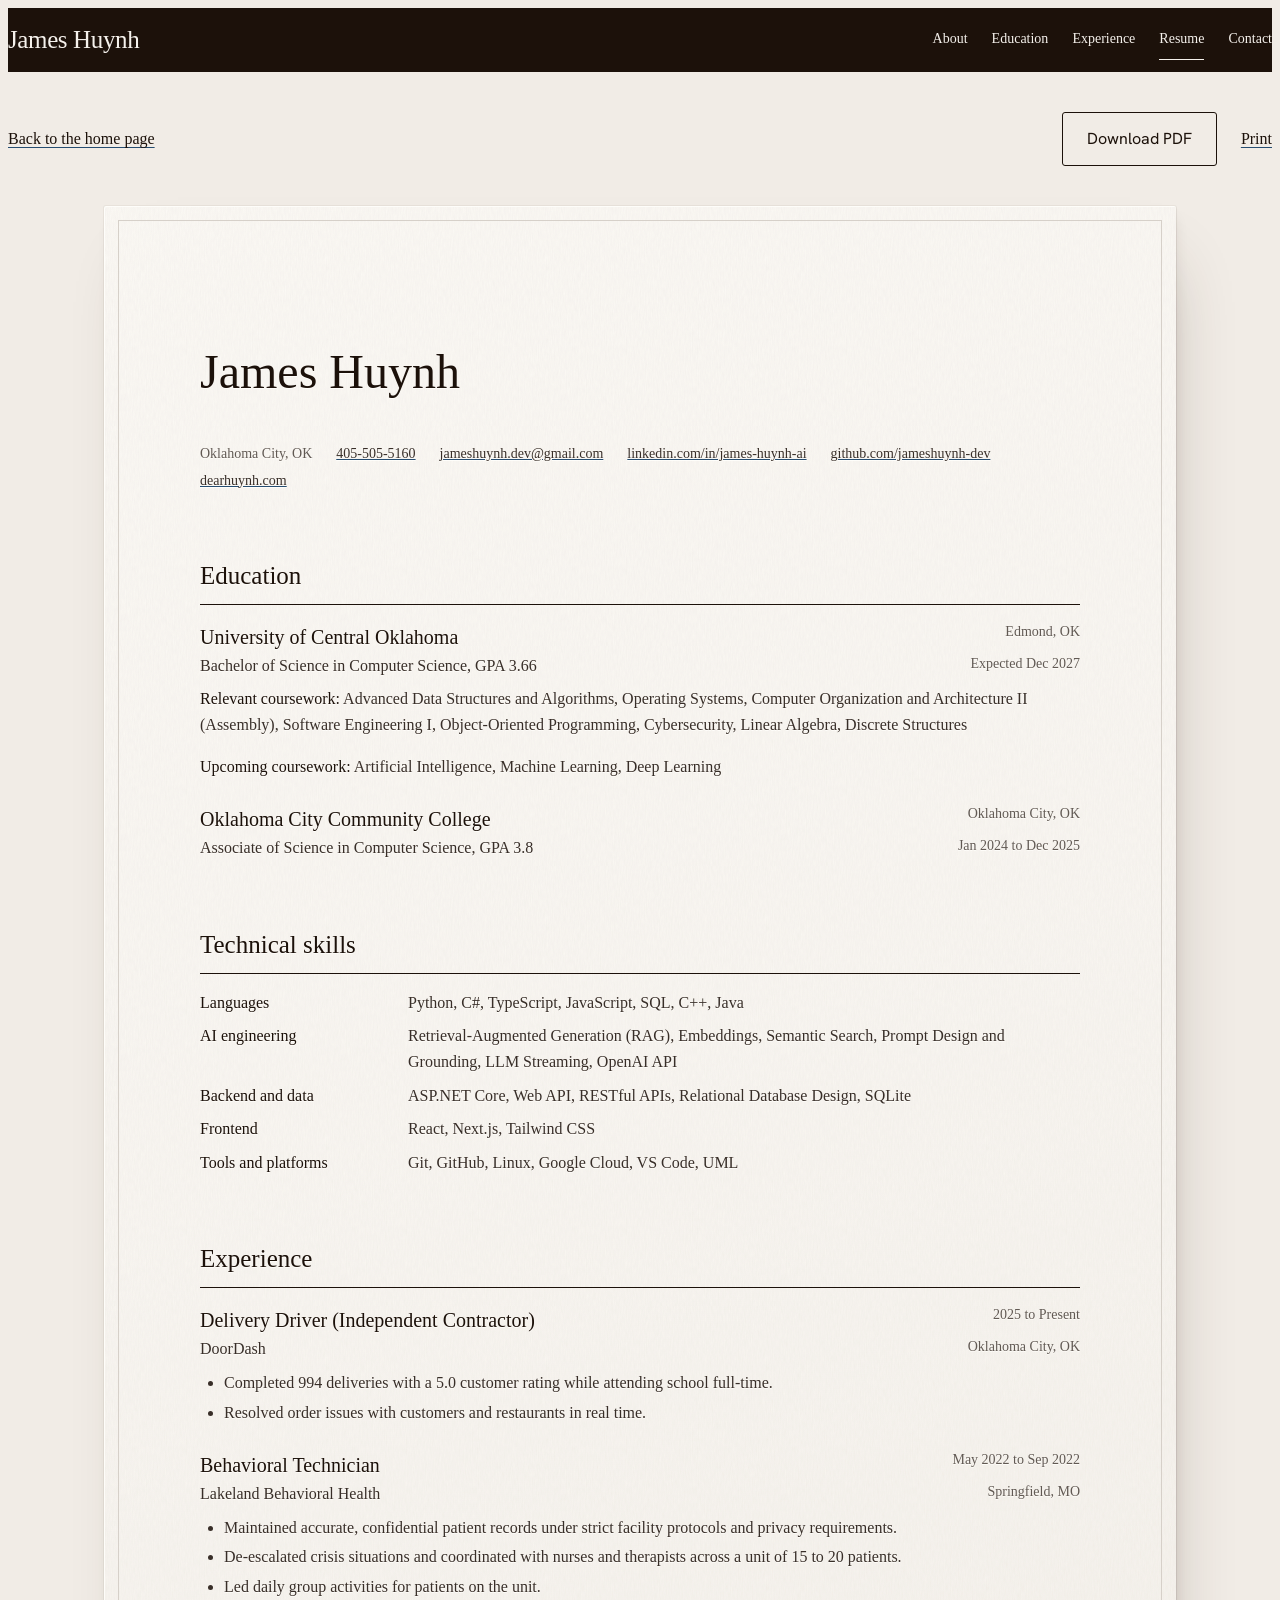
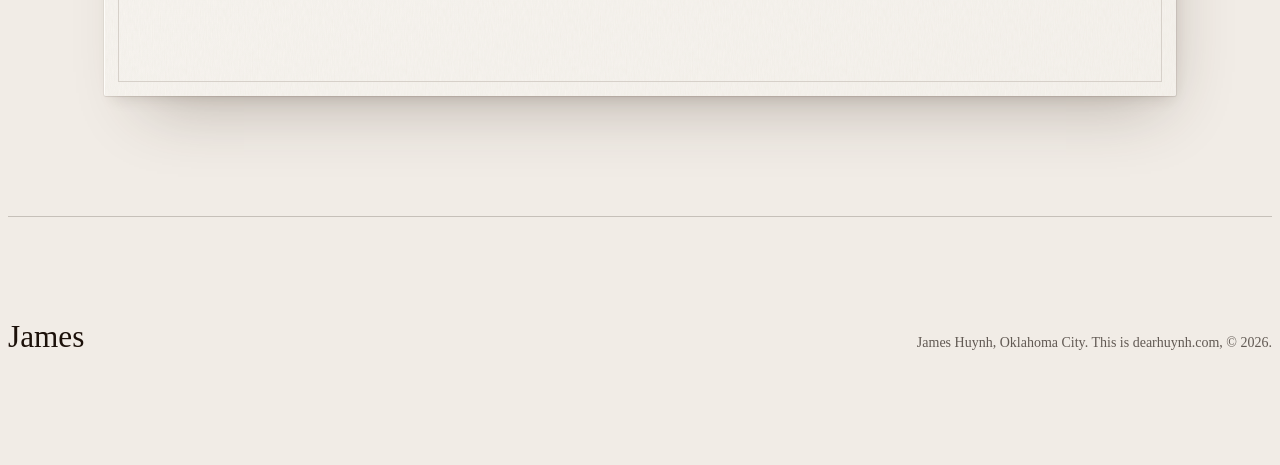
==== commit 09c1c048: "Refresh site layout and styles" ====
--- a/resume.html
+++ b/resume.html
@@ -5,24 +5,24 @@
   <meta name="viewport" content="width=device-width, initial-scale=1.0" />
   <title>Resume, James Huynh</title>
   <meta name="description" content="Resume of James Huynh, computer science student focused on software engineering and AI." />
-  <link rel="icon" href="data:image/svg+xml,%3Csvg xmlns='http://www.w3.org/2000/svg' viewBox='0 0 32 32'%3E%3Crect width='32' height='32' rx='6' fill='%23202429'/%3E%3Ctext x='16' y='21.5' text-anchor='middle' font-family='system-ui,sans-serif' font-size='14' font-weight='600' fill='%23f2c14e'%3EJH%3C/text%3E%3C/svg%3E" />
+  <link rel="icon" href="data:image/svg+xml,%3Csvg xmlns='http://www.w3.org/2000/svg' viewBox='0 0 32 32'%3E%3Crect width='32' height='32' rx='3' fill='%232b2119'/%3E%3Ctext x='16' y='22' text-anchor='middle' font-family='Georgia,serif' font-size='15' fill='%23f2ede6'%3EJH%3C/text%3E%3C/svg%3E" />
+  <link rel="preconnect" href="https://api.fontshare.com" />
   <link rel="preconnect" href="https://fonts.googleapis.com" />
   <link rel="preconnect" href="https://fonts.gstatic.com" crossorigin />
-  <link href="https://fonts.googleapis.com/css2?family=Host+Grotesk:wght@400;500&family=Atkinson+Hyperlegible+Mono:wght@400;500&display=swap" rel="stylesheet" />
+  <link href="https://api.fontshare.com/v2/css?f[]=sentient@300,400&display=swap" rel="stylesheet" />
+  <link href="https://fonts.googleapis.com/css2?family=Hanken+Grotesk:wght@400&display=swap" rel="stylesheet" />
   <link rel="stylesheet" href="style.css" />
 </head>
 <body>
   <a class="skip" href="#main">Skip to content</a>
 
-  <header class="mast no-print">
-    <div class="container mast-row">
-      <nav class="mast-links" aria-label="Sections">
+  <header class="slab no-print">
+    <div class="container slab-row">
+      <a class="wordmark" href="index.html" aria-label="James Huynh, home">James Huynh</a>
+      <nav class="slab-links" aria-label="Sections">
         <a href="index.html#about">About</a>
         <a href="index.html#education">Education</a>
         <a href="index.html#experience">Experience</a>
-      </nav>
-      <a class="wordmark" href="index.html">James Huynh</a>
-      <nav class="mast-links mast-links--end" aria-label="Contact">
         <a href="resume.html" aria-current="page">Resume</a>
         <a href="index.html#find-me">Contact</a>
       </nav>
@@ -31,14 +31,14 @@
 
   <div class="container">
     <div class="toolbar no-print">
-      <a href="index.html">Back to the home page</a>
+      <a class="link" href="index.html">Back to the home page</a>
       <div class="actions">
-        <a class="btn btn--primary" href="resume.pdf" download="James_Huynh_Resume.pdf">Download PDF</a>
-        <button class="btn" type="button" onclick="window.print()">Print</button>
+        <a class="btn" href="resume.pdf" download="James_Huynh_Resume.pdf">Download PDF</a>
+        <button class="link" type="button" onclick="window.print()">Print</button>
       </div>
     </div>
 
-    <main id="main" class="sheet">
+    <main id="main" class="sheet stock">
 
       <header>
         <h1>James Huynh</h1>
@@ -124,8 +124,9 @@
     </main>
   </div>
 
-  <footer class="colophon no-print">
+  <footer class="letter-close no-print">
     <div class="container">
+      <p class="sign">James</p>
       <p>James Huynh, Oklahoma City. This is dearhuynh.com, &copy; 2026.</p>
     </div>
   </footer>
--- a/style.css
+++ b/style.css
@@ -2,161 +2,232 @@
 @import url("./base.css");
 
 :root {
-  --mast-height: 72px;
-  --measure-hero: 44ch;
+  --slab-height: 64px;
+  --mat: var(--space-xl);
+  --stain-5: oklch(78% 0.06 95);
+  --air-amber: oklch(91% 0.035 78);
+  --thread: oklch(52% 0.010 62 / 0.6);
+  --strip-width: 64px;
+  --strip-height: 340px;
   --sheet-width: 880px;
-  --reading-size: clamp(5.5rem, 11vw, 10rem);
-  --photo-height: 520px;
-  --skills-label: 260px;
-  --links-label: 160px;
-}
-
-body { color: var(--color-muted); }
-h1, h2, h3, strong { color: var(--color-ink); }
-strong, b { font-weight: 500; }
+  --record-label: 15rem;
+  --shade-near: oklch(30% 0.03 55 / 0.14);
+  --shade-far: oklch(30% 0.03 55 / 0.12);
+  --grain: url("data:image/svg+xml,%3Csvg xmlns='http://www.w3.org/2000/svg' width='180' height='180'%3E%3Cfilter id='n'%3E%3CfeTurbulence type='fractalNoise' baseFrequency='1.15' numOctaves='2' stitchTiles='stitch'/%3E%3CfeColorMatrix values='0 0 0 0 0.3 0 0 0 0 0.24 0 0 0 0 0.18 0 0 0 0.7 0'/%3E%3C/filter%3E%3Crect width='100%25' height='100%25' filter='url(%23n)'/%3E%3C/svg%3E");
+  --fibre: url("data:image/svg+xml,%3Csvg xmlns='http://www.w3.org/2000/svg' width='220' height='220'%3E%3Cfilter id='f'%3E%3CfeTurbulence type='fractalNoise' baseFrequency='0.85 0.12' numOctaves='3' stitchTiles='stitch'/%3E%3CfeColorMatrix values='0 0 0 0 0.42 0 0 0 0 0.36 0 0 0 0 0.3 0 0 0 0.09 0'/%3E%3C/filter%3E%3Crect width='100%25' height='100%25' filter='url(%23f)'/%3E%3C/svg%3E");
+}
+
+body { color: var(--color-ink-2); line-height: 1.6; background: var(--color-paper); }
+h1, h2 { font-weight: var(--display-weight); color: var(--color-ink); }
+h3 { font-weight: var(--serif-small); color: var(--color-ink); letter-spacing: -0.01em; }
+strong, b { font-weight: inherit; color: var(--color-ink); }
+.muted { color: var(--color-muted); }
 .lead { color: var(--color-ink-2); }
-.muted { color: var(--color-muted); }
-
+
+a { text-decoration-color: var(--color-accent); transition: color var(--dur-short) var(--ease-out); }
 a:hover { color: var(--color-accent); }
 
 .skip { position: absolute; left: var(--space-md); top: calc(-1 * var(--space-3xl)); z-index: var(--z-toast); padding: var(--space-xs) var(--space-md); background: var(--color-ink); color: var(--color-paper); }
 .skip:focus-visible { top: var(--space-md); }
 
-/* the masthead: wordmark centred, links at either edge */
-.mast { border-bottom: var(--rule-hair) solid var(--color-rule); }
-.mast-row { display: grid; grid-template-columns: minmax(0, 1fr) auto minmax(0, 1fr); align-items: center; min-height: var(--mast-height); gap: var(--space-lg); }
-.wordmark { font-size: var(--text-xl); font-weight: 500; letter-spacing: -0.02em; color: var(--color-ink); text-decoration: none; white-space: nowrap; }
-.mast-links { display: flex; gap: var(--space-lg); font-size: var(--text-sm); }
-.mast-links--end { justify-content: flex-end; }
-.mast-links a { color: var(--color-muted); text-decoration: none; white-space: nowrap; transition: color var(--dur-short) var(--ease-out); }
-.mast-links a:hover { color: var(--color-ink); }
-.mast-links a:active { color: var(--color-accent); }
-
-/* controls */
-.btn { display: inline-flex; align-items: center; min-height: 48px; padding: 0 var(--space-lg); border: var(--rule-hair) solid var(--color-rule-2); border-radius: var(--radius-pill); background: var(--color-paper-2); color: var(--color-ink); font: 500 var(--text-md)/1 var(--font-body); white-space: nowrap; text-decoration: none; cursor: pointer; transition: background-color var(--dur-short) var(--ease-out), transform var(--dur-micro) var(--ease-out); }
-.btn:hover { background: var(--color-rule); color: var(--color-ink); }
+/* the air: one fixed field behind the page, seen through the hero and the close */
+.air-field { position: fixed; inset: 0; width: 100%; height: 100%; z-index: -1; pointer-events: none; }
+.air { position: relative; background: transparent; }
+.air::after { content: ""; position: absolute; inset: 0; background-image: var(--grain); background-size: 180px; opacity: 0.16; mix-blend-mode: multiply; pointer-events: none; }
+.air > .container { position: relative; z-index: var(--z-raised); }
+.paper { position: relative; background: var(--color-paper); }
+
+/* the slab: a full-width ink bar */
+.slab { position: relative; z-index: var(--z-raised); background: var(--color-ink); color: var(--color-accent-ink); }
+.slab-row { display: flex; align-items: center; justify-content: space-between; gap: var(--space-lg); min-height: var(--slab-height); }
+.wordmark { font-family: var(--font-display); font-weight: var(--serif-small); font-size: var(--text-xl); letter-spacing: -0.015em; color: var(--color-accent-ink); text-decoration: none; white-space: nowrap; }
+.slab-links { display: flex; gap: var(--space-lg); font-size: var(--text-sm); }
+.slab a { color: var(--color-accent-ink); text-decoration: none; white-space: nowrap; }
+.slab-links a { padding-block: var(--space-xs); border-bottom: var(--rule-hair) solid transparent; transition: border-color var(--dur-short) var(--ease-out); }
+.slab-links a:hover, .slab-links a[aria-current="page"] { color: var(--color-accent-ink); border-bottom-color: currentColor; }
+.slab a:focus-visible { outline-color: var(--color-accent-ink); }
+
+/* controls: an ink hairline, filled on hover; beside it an underlined link */
+.btn { display: inline-flex; align-items: center; min-height: 52px; padding: 0 var(--space-lg); border: var(--rule-hair) solid var(--color-ink); border-radius: var(--radius-pill); background: transparent; color: var(--color-ink); font: 400 var(--text-md)/1 var(--font-body); white-space: nowrap; text-decoration: none; cursor: pointer; transition: background-color var(--dur-short) var(--ease-out), color var(--dur-short) var(--ease-out), transform var(--dur-micro) var(--ease-out); }
+.btn:hover { background: var(--color-ink); color: var(--color-paper); }
 .btn:active { transform: translateY(1px); }
 .btn:focus-visible { outline: 2px solid var(--color-focus); outline-offset: 2px; }
 .btn:disabled, .btn[aria-disabled="true"] { opacity: 0.55; cursor: not-allowed; transform: none; }
-.btn--primary { background: var(--color-accent); border-color: var(--color-accent); color: var(--color-accent-ink); }
-.btn--primary:hover { background: var(--color-ink); border-color: var(--color-ink); color: var(--color-accent-ink); }
-@media (prefers-reduced-motion: reduce) { .btn, .mast-links a { transition: none; } }
-
-/* hero: one centred corridor */
-.hero { display: grid; align-items: center; min-height: calc(100svh - var(--mast-height)); padding-block: var(--space-2xl); }
-.hero-col { display: flex; flex-direction: column; align-items: center; text-align: center; gap: var(--space-lg); }
-.hero h1 { max-width: 16ch; }
-.hero .lead { max-width: var(--measure-hero); }
-.avatar { width: 176px; height: 176px; object-fit: cover; object-position: 50% 30%; border-radius: var(--radius-card); border: var(--rule-hair) solid var(--color-rule); filter: grayscale(1) contrast(1.08); }
-.actions { display: flex; flex-wrap: wrap; justify-content: center; gap: var(--space-sm); margin-top: var(--space-xs); }
-
-/* sections */
+.link { display: inline-flex; align-items: center; min-height: 44px; padding: 0; border: 0; background: none; color: var(--color-ink); font: inherit; text-decoration: underline; text-decoration-color: var(--color-accent); text-decoration-thickness: 1px; text-underline-offset: 0.2em; white-space: nowrap; cursor: pointer; transition: color var(--dur-short) var(--ease-out); }
+.link:hover { color: var(--color-accent); }
+.link:active { color: var(--color-ink-2); }
+.link:focus-visible { outline: 2px solid var(--color-focus); outline-offset: 2px; }
+.actions { display: flex; flex-wrap: wrap; align-items: center; gap: var(--space-lg); }
+
+/* card stock: cotton, lit from the top left, an inner hairline frame */
+.stock { position: relative; border-radius: 2px; background: var(--fibre) 0 0 / 220px, linear-gradient(160deg, var(--card-lit), var(--color-card) 55%, var(--card-shade)); box-shadow: var(--shadow-card), inset 1px 1px 0 var(--lit); text-shadow: 0 1px 0 var(--lit); }
+.stock::before { content: ""; position: absolute; inset: 0.875rem; border: var(--rule-hair) solid var(--color-card-edge); pointer-events: none; }
+
+/* the twelve columns every section sits on */
+.cols { display: grid; grid-template-columns: repeat(12, minmax(0, 1fr)); column-gap: var(--gap-columns); }
 .section { padding-block: var(--section-gap); }
-.section h2 { margin-bottom: var(--space-2xl); }
-.band { background: var(--color-paper-3); color: var(--color-muted);border-block: var(--rule-hair) solid var(--color-rule); padding-block: var(--section-gap-s); }
+
+/* hero: Ledge, the air above, the head resting at its base beside the print */
+.hero { min-height: calc(100svh - var(--slab-height)); display: grid; align-items: end; padding-block: var(--space-2xl); }
+.hero-grid { align-items: end; row-gap: var(--space-xl); }
+.hero-text { grid-column: 1 / 8; display: grid; gap: var(--space-lg); padding-bottom: var(--space-xl); }
+.hero h1 { max-width: 18ch; line-height: 1.02; }
+.hero .lead { max-width: 40ch; }
+.hero .actions { margin-top: var(--space-xs); }
+.print { grid-column: 8 / 13; justify-self: end; width: min(100%, calc((100svh - var(--slab-height) - var(--space-4xl)) * 0.72)); margin: 0; }
+.mat { padding: var(--mat); }
+.mat::before { inset: calc(var(--mat) - 6px); }
+.print-frame { aspect-ratio: 4 / 5; box-shadow: 0 0 0 1px var(--color-card-edge); }
+.print-frame > img { object-position: 50% 40%; }
+.print figcaption { display: flex; justify-content: space-between; gap: var(--space-md); margin-top: var(--space-sm); font-size: var(--text-sm); color: var(--color-ink); }
+.print figcaption span + span { color: var(--color-muted); }
+
+/* about: a statement and its prose, the facts on a card */
+.about-text { grid-column: 1 / 8; display: grid; gap: var(--space-xl); align-content: start; }
+.statement { font-family: var(--font-display); font-weight: var(--statement-weight); font-size: var(--text-2xl); letter-spacing: var(--tracking-statement); line-height: 1.2; color: var(--color-ink-2); max-width: 24ch; text-wrap: balance; }
+.prose { display: grid; gap: var(--space-md); max-width: 58ch; }
+.dropcap::first-letter { float: left; font: var(--serif-small) 3.3em/0.8 var(--font-display); padding: 0.1em 0.1em 0 0; color: var(--color-accent); }
+.facts { grid-column: 9 / 13; align-self: end; padding: var(--space-2xl) var(--space-xl); }
+.facts dl { margin: 0; border-top: var(--rule-head) solid var(--color-ink); }
+.facts dl > div { padding-block: var(--space-md); border-bottom: var(--rule-hair) solid var(--color-rule); }
+.facts dt { font-size: var(--text-sm); color: var(--color-muted); }
+.facts dd { margin: var(--space-2xs) 0 0; font-family: var(--font-display); font-size: var(--text-title); color: var(--color-ink); line-height: 1.25; }
+
+/* records: a head on four columns, ruled rows on eight */
+.head-col { grid-column: 1 / 5; align-self: start; }
+.record { grid-column: 5 / 13; list-style: none; margin: 0; padding: 0; border-top: var(--rule-head) solid var(--color-ink); }
+.record > li { display: grid; grid-template-columns: minmax(0, 1fr) var(--record-label); column-gap: var(--gap-columns); row-gap: var(--space-sm); padding-block: var(--space-xl); border-bottom: var(--rule-hair) solid var(--color-rule); }
+.record h3 { font-size: var(--text-title); }
+.record-meta { grid-column: 2; grid-row: 1 / span 2; margin: 0; padding: 0; list-style: none; font-size: var(--text-sm); color: var(--color-muted); display: grid; gap: var(--space-2xs); align-content: start; text-align: right; }
+.record-meta li:first-child { color: var(--color-ink); }
+.record > li > :not(.record-meta) { grid-column: 1; }
+.record .note { color: var(--color-muted); max-width: 62ch; }
+.record--lead > li:first-child h3 { font-size: var(--text-2xl); font-weight: var(--display-weight); }
+.tally { display: flex; flex-wrap: wrap; gap: var(--space-xl); margin-block: var(--space-xs); }
+.tally p { display: grid; gap: var(--space-2xs); font-size: var(--text-sm); color: var(--color-muted); }
+.tally b { font-family: var(--font-display); font-weight: var(--display-weight); font-size: var(--text-display-s); line-height: 1; letter-spacing: var(--tracking-display); color: var(--color-ink); font-variant-numeric: tabular-nums; }
+.record ul.note { margin: 0; padding-left: var(--space-lg); display: grid; gap: var(--space-xs); max-width: 62ch; }
+
+.band { background: var(--color-paper-2); padding-block: var(--section-gap-s); }
+
+/* skills: the groups as sample strips on a rail; the chosen one lets down */
+.skills-text { grid-column: 1 / 7; display: grid; gap: var(--space-2xl); align-content: start; }
+.skill-panels { display: grid; border-top: var(--rule-head) solid var(--color-ink); }
+.skill-panel { padding-block: var(--space-lg); border-bottom: var(--rule-hair) solid var(--color-rule); }
+.skill-panel h3 { font-size: var(--text-title); }
+.skill-panel p { margin-top: var(--space-xs); font-size: var(--text-lg); color: var(--color-ink-2); max-width: 46ch; }
+.strips { display: none; }
+.js .skill-panels { min-height: 12rem; }
+.js .skill-panel { border-bottom: 0; padding-block: var(--space-xl) 0; }
+.js .skill-panel h3 { font-size: var(--text-2xl); font-weight: var(--display-weight); }
+.js .skill-panel p { margin-top: var(--space-md); font-size: var(--text-xl); line-height: 1.45; }
+.js .strips { grid-column: 8 / 13; display: flex; justify-content: space-between; gap: var(--space-sm); position: relative; padding-top: var(--space-md); border-top: var(--rule-hair) solid var(--color-pencil); min-height: calc(var(--strip-height) + var(--space-3xl) + var(--space-md)); }
+.strip { position: relative; flex: 0 0 var(--strip-width); height: var(--strip-height); padding: 0; border: 0; background: none; cursor: pointer; filter: drop-shadow(1px 2px 2px var(--shade-near)) drop-shadow(4px 12px 14px var(--shade-far)); transform-origin: 50% 0; transition: transform var(--dur-long) var(--ease-out); }
+.strip-body { position: absolute; inset: 0; display: flex; justify-content: center; padding-top: var(--space-lg); clip-path: polygon(0 0, 100% 0, 100% 90%, 50% 100%, 0 90%); background: linear-gradient(to top, color-mix(in oklch, var(--stain) 70%, transparent) 0%, color-mix(in oklch, var(--stain) 30%, transparent) 22%, transparent 42%), var(--fibre) 0 0 / 220px, linear-gradient(160deg, var(--card-lit), var(--color-card) 60%, var(--card-shade)); }
+.strip-name { writing-mode: vertical-rl; font-family: var(--font-display); font-size: var(--text-md); color: var(--color-ink); white-space: nowrap; text-shadow: 0 1px 0 var(--lit); }
+.strip::before { content: ""; position: absolute; left: 50%; top: calc(-1 * var(--space-md)); width: 7px; height: 7px; transform: translateX(-50%); border-radius: 50%; background: var(--color-card); box-shadow: 0 0 0 1px var(--color-pencil); }
+.strip::after { content: ""; position: absolute; left: 50%; bottom: 100%; width: 1px; height: var(--space-3xl); background: var(--thread); opacity: 0; transition: opacity var(--dur-short) var(--ease-out); }
+.strip:nth-child(1) { --stain: var(--stain-1); }
+.strip:nth-child(2) { --stain: var(--stain-4); }
+.strip:nth-child(3) { --stain: var(--stain-3); }
+.strip:nth-child(4) { --stain: var(--stain-2); }
+.strip:nth-child(5) { --stain: var(--stain-5); }
+.strip:hover { transform: translateY(var(--space-xs)); }
+.strip:active { transform: translateY(var(--space-sm)); }
+.strip[aria-selected="true"] { transform: translateY(var(--space-3xl)); }
+.strip[aria-selected="true"]::after { opacity: 1; }
+.strip:focus-visible { outline: 2px solid var(--color-focus); outline-offset: 4px; }
+.js .strips:not(.is-in) .strip { transform: scaleY(0.25); }
+.js .strips.is-in:not(.is-settled) .strip:nth-child(2) { transition-delay: 40ms; }
+.js .strips.is-in:not(.is-settled) .strip:nth-child(3) { transition-delay: 80ms; }
+.js .strips.is-in:not(.is-settled) .strip:nth-child(4) { transition-delay: 120ms; }
+.js .strips.is-in:not(.is-settled) .strip:nth-child(5) { transition-delay: 160ms; }
+
+/* the close: a plain email and a card of where else to find him */
 .close { padding-block: var(--section-gap-l) var(--section-gap); }
-
-/* panels cut from one surface */
-.panels { display: grid; gap: var(--rule-hair); background: var(--color-rule); color: var(--color-muted);border: var(--rule-hair) solid var(--color-rule); border-radius: var(--radius-card); overflow: hidden; }
-.panels > * { background: var(--color-paper-2); color: var(--color-muted); margin: 0; }
-
-.about { grid-template-columns: minmax(0, 4fr) repeat(3, minmax(0, 3fr)); }
-.about-photo { grid-row: span 2; min-height: var(--photo-height); background: var(--color-paper-3); }
-.portrait { width: 100%; height: 100%; object-fit: cover; object-position: 50% 30%; filter: grayscale(1) contrast(1.08); }
-.about-text { grid-column: span 3;display: flex; flex-direction: column; justify-content: center; gap: var(--space-md); padding: var(--space-2xl); }
-.fact { padding: var(--space-xl); }
-.fact dt { font-size: var(--text-sm); }
-.fact dd { margin: var(--space-xs) 0 0; font-size: var(--text-xl); color: var(--color-ink); }
-
-/* measured values: what a record states */
-.measured { font-family: var(--font-outlier); font-variant-numeric: tabular-nums slashed-zero; }
-.cool { color: var(--color-cool); }
-
-/* education: the GPA as a reading beside the record */
-.edu { display: grid; grid-template-columns: minmax(0, 5fr) minmax(0, 7fr); gap: var(--space-3xl); align-items: start; }
-.edu h2 { margin-bottom: var(--space-xl); }
-.reading { font-family: var(--font-outlier); font-size: var(--reading-size); font-weight: 400; letter-spacing: -0.04em; line-height: 1; color: var(--color-ink); font-variant-numeric: tabular-nums slashed-zero; }
-.reading-note { margin-top: var(--space-sm); font-size: var(--text-sm); }
-
-.trail { list-style: none; margin: 0; padding: 0 0 0 var(--space-xl); border-left: var(--rule-hair) solid var(--color-rule-2); }
-.trail li + li { margin-top: var(--space-2xl); }
-.trail li > * + * { margin-top: var(--space-sm); }
-.trail p:not(.trail-meta) { color: var(--color-ink-2); }
-.trail p.muted { color: var(--color-muted); }
-.trail-meta { display: flex; flex-wrap: wrap; gap: var(--space-xs) var(--space-lg); font-size: var(--text-sm); }
-
-/* skills */
-.skills { width: 100%; border-collapse: collapse; font-size: var(--text-lg); }
-.skills tr { border-top: var(--rule-hair) solid var(--color-rule); }
-.skills tr:last-child { border-bottom: var(--rule-hair) solid var(--color-rule); }
-.skills th { width: var(--skills-label); padding: var(--space-lg) var(--space-lg) var(--space-lg) 0; text-align: left; vertical-align: top; font-weight: 500; color: var(--color-ink); }
-.skills td { padding: var(--space-lg) 0; color: var(--color-ink-2); }
-
-/* experience */
-.jobs { grid-template-columns: repeat(2, minmax(0, 1fr)); }
-.job { padding: var(--space-2xl); display: flex; flex-direction: column; gap: var(--space-md); }
-.job-readings { display: flex; flex-wrap: wrap; gap: var(--space-xl); margin-block: var(--space-md); }
-.job-readings p { color: var(--color-ink-2); }
-.reading-s { display: block; font-family: var(--font-outlier); font-size: var(--text-3xl); line-height: 1.1; letter-spacing: -0.03em; color: var(--color-ink); font-variant-numeric: tabular-nums slashed-zero; }
-.job ul { margin: 0; padding-left: var(--space-lg); display: grid; gap: var(--space-xs); }
-
-/* contact close */
-.email { display: inline-block; font-size: var(--text-display-s); font-weight: 500; letter-spacing: var(--tracking-display); line-height: 1.1; color: var(--color-ink); text-decoration-color: var(--color-rule-2); overflow-wrap: anywhere; transition: color var(--dur-short) var(--ease-out); }
-.email:hover { color: var(--color-accent); text-decoration-color: currentColor; }
-.links { list-style: none; margin: var(--space-2xl) 0 0; padding: 0; font-size: var(--text-lg); }
-.links li { display: grid; grid-template-columns: var(--links-label) minmax(0, 1fr); gap: var(--space-lg); padding-block: var(--space-md); border-top: var(--rule-hair) solid var(--color-rule); }
-.links li:last-child { border-bottom: var(--rule-hair) solid var(--color-rule); }
-.links a { color: var(--color-ink); text-decoration-color: var(--color-rule-2); }
-.links a:hover { color: var(--color-accent); }
-
-.colophon { border-top: var(--rule-hair) solid var(--color-rule); padding-block: var(--space-xl); font-size: var(--text-sm); }
+.close-text { grid-column: 1 / 7; display: grid; gap: var(--space-xl); align-content: center; }
+.email { justify-self: start; font-family: var(--font-display); font-weight: var(--display-weight); font-size: var(--text-2xl); letter-spacing: -0.01em; color: var(--color-ink); text-decoration-color: var(--color-accent); text-underline-offset: 0.18em; overflow-wrap: break-word; min-width: 0; max-width: 100%; }
+.contact-card { grid-column: 8 / 13; padding: var(--space-2xl) var(--space-xl); }
+.card-name { font-family: var(--font-display); font-size: var(--text-title); color: var(--color-ink); margin-bottom: var(--space-lg); }
+.links { list-style: none; margin: 0; padding: 0; border-top: var(--rule-head) solid var(--color-ink); }
+.links li { display: grid; grid-template-columns: 7rem minmax(0, 1fr); gap: var(--space-md); align-items: baseline; padding-block: var(--space-sm); border-bottom: var(--rule-hair) solid var(--color-rule); }
+.links span { font-size: var(--text-sm); color: var(--color-muted); }
+.links a { color: var(--color-ink); overflow-wrap: break-word; min-width: 0; }
+
+/* footer: a letter close */
+.letter-close { position: relative; background: var(--color-paper); border-top: var(--rule-hair) solid var(--color-rule); padding-block: var(--space-2xl); }
+.letter-close .container { display: flex; flex-wrap: wrap; align-items: baseline; justify-content: space-between; gap: var(--space-md) var(--space-xl); }
+.sign { font-family: var(--font-display); font-weight: var(--display-weight); font-size: var(--text-2xl); color: var(--color-ink); }
+.letter-close p:not(.sign) { font-size: var(--text-sm); color: var(--color-muted); }
+.letter-close .link { font-size: var(--text-sm); color: var(--color-muted); }
+html:not(.js) [data-air-toggle] { display: none; }
 
 /* resume page */
 .toolbar { display: flex; flex-wrap: wrap; justify-content: space-between; align-items: center; gap: var(--space-md); padding-block: var(--space-xl); }
-.sheet { max-width: var(--sheet-width); margin: 0 auto var(--section-gap-s); padding: var(--space-3xl); background: var(--color-paper-2); border: var(--rule-hair) solid var(--color-rule); border-radius: var(--radius-card); }
-.sheet h1 { font-size: var(--text-3xl); }
-.sheet .contact { margin-top: var(--space-sm); font-size: var(--text-sm); display: flex; flex-wrap: wrap; gap: var(--space-2xs) var(--space-lg); }
+.sheet { max-width: var(--sheet-width); margin: 0 auto var(--section-gap-s); padding: var(--space-3xl); }
+.sheet > * { position: relative; }
+.sheet h1 { font-size: var(--text-section); }
+.sheet .contact { margin-top: var(--space-md); font-size: var(--text-sm); display: flex; flex-wrap: wrap; gap: var(--space-2xs) var(--space-lg); color: var(--color-muted); }
 .sheet .contact a { color: var(--color-ink-2); }
-.sheet h2 { max-width: none; font-size: var(--text-xl);margin: var(--space-2xl) 0 var(--space-md); padding-bottom: var(--space-xs); border-bottom: var(--rule-hair) solid var(--color-rule-2); }
+.sheet h2 { max-width: none; font-size: var(--text-xl); margin: var(--space-2xl) 0 var(--space-md); padding-bottom: var(--space-xs); border-bottom: var(--rule-head) solid var(--color-ink); }
 .entry + .entry { margin-top: var(--space-lg); }
 .entry .row { display: flex; flex-wrap: wrap; justify-content: space-between; gap: var(--space-2xs) var(--space-md); }
-.entry .title { font-weight: 500; color: var(--color-ink); }
+.entry .title { font-family: var(--font-display); font-size: var(--text-lg); color: var(--color-ink); }
 .entry .sub { color: var(--color-ink-2); }
-.entry .meta { font-size: var(--text-sm); }
+.entry .meta { font-size: var(--text-sm); color: var(--color-muted); }
 .entry p + p, .entry .row + p { margin-top: var(--space-xs); }
 .entry ul { margin: var(--space-xs) 0 0; padding-left: var(--space-lg); display: grid; gap: var(--space-2xs); }
-.sheet dl { display: grid; grid-template-columns: 200px minmax(0, 1fr); gap: var(--space-xs) var(--space-md); margin: 0; }
-.sheet dt { font-weight: 500; color: var(--color-ink); }
+.sheet dl { display: grid; grid-template-columns: 12rem minmax(0, 1fr); gap: var(--space-xs) var(--space-md); margin: 0; }
+.sheet dt { color: var(--color-ink); }
 .sheet dd { margin: 0; }
 
+/* the hero's two halves settle once, after the fonts */
+@keyframes settle { from { opacity: 0; transform: translateY(8px); } }
+.js .hero-text { animation: settle var(--dur-long) var(--ease-out) both; }
+.js .print { animation: settle var(--dur-long) var(--ease-out) 80ms both; }
+
+@media (max-width: 80rem) {
+  .links li { grid-template-columns: minmax(0, 1fr); gap: var(--space-2xs); }
+}
 @media (max-width: 60rem) {
-  .mast-row { grid-template-columns: 1fr; justify-items: center; padding-block: var(--space-md); gap: var(--space-sm); }
-  .wordmark { grid-row: 1; }
-  .mast-links, .mast-links--end { justify-content: center; }
-  .about, .jobs, .edu { grid-template-columns: minmax(0, 1fr); }
-  .about-photo { grid-row: auto; min-height: 0; aspect-ratio: 4 / 3; }
-  .about-text { grid-column: auto; }
-  .about-text, .job { padding: var(--space-xl); }
-  .edu { gap: var(--space-xl); }
-  .skills th { width: auto; display: block; padding-bottom: 0; }
-  .skills td { display: block; padding-top: var(--space-xs); }
+  .slab-row { flex-direction: column; align-items: flex-start; gap: 0; padding-block: var(--space-sm); }
+  .slab-links { width: 100%; flex-wrap: wrap; gap: 0 var(--space-md); font-size: var(--text-md); }
+  .hero { min-height: 0; padding-block: var(--space-3xl) var(--space-2xl); }
+  .hero-text, .print, .about-text, .facts, .head-col, .record, .skills-text, .js .strips, .close-text, .contact-card { grid-column: 1 / -1; }
+  .print { justify-self: start; width: min(100%, 26rem); }
+  .hero-text { padding-bottom: 0; }
+  .facts, .record, .contact-card { margin-top: var(--space-xl); }
+  .js .strips { margin-top: var(--space-xl); justify-content: flex-start; --strip-height: 260px; --strip-width: 52px; }
+  .record > li { grid-template-columns: minmax(0, 1fr); }
+  .record-meta { grid-column: 1; grid-row: auto; text-align: left; display: flex; flex-wrap: wrap; gap: var(--space-2xs) var(--space-md); }
   .sheet { padding: var(--space-xl); }
 }
 @media (max-width: 40rem) {
-  .hero { min-height: 0; padding-block: var(--space-3xl); }
+  .print { width: 100%; }
+  .mat { padding: var(--space-lg); }
+  .mat::before { inset: calc(var(--space-lg) - 6px); }
+  .js .strips { gap: var(--space-xs); --strip-width: 48px; }
+  .facts, .contact-card { padding: var(--space-xl) var(--space-lg); }
   .links li { grid-template-columns: minmax(0, 1fr); gap: var(--space-2xs); }
-  .links { font-size: var(--text-md); }
-  .email { font-size: var(--text-lg); white-space: nowrap; }
+  .email { font-size: var(--text-lg); }
   .sheet { padding: var(--space-lg); }
   .sheet dl { grid-template-columns: minmax(0, 1fr); }
   .sheet dd { margin-bottom: var(--space-xs); }
 }
 
+@media (prefers-reduced-motion: reduce) {
+  .js .hero-text, .js .print { animation: none; }
+  .js .strips:not(.is-in) .strip { transform: none; }
+  .strip, .btn, .link, a, .slab-links a { transition: none; }
+  [data-air-toggle] { display: none; }
+}
+
 @media print {
-  :root { --color-paper: oklch(99% 0.003 250); --color-paper-2: oklch(99% 0.003 250); --color-ink: oklch(18% 0.01 250); --color-ink-2: oklch(25% 0.01 250); --color-muted: oklch(32% 0.01 250); --color-rule: oklch(80% 0.005 250); --color-rule-2: oklch(40% 0.01 250); }
+  :root { --color-paper: oklch(99% 0.003 76); --color-ink: oklch(18% 0.01 52); --color-ink-2: oklch(25% 0.01 52); --color-muted: oklch(34% 0.01 60); --color-rule: oklch(80% 0.005 70); }
   @page { margin: 0.5in; }
-  .no-print, .skip { display: none !important; }
+  .no-print, .skip, .air-field { display: none !important; }
   .container { padding-inline: 0; max-width: none; }
-  .sheet { border: 0; padding: 0; margin: 0; max-width: none; }
+  .sheet { padding: 0; margin: 0; max-width: none; background: none; box-shadow: none; text-shadow: none; }
+  .sheet::before { display: none; }
   a { color: inherit !important; text-decoration: none; }
 }
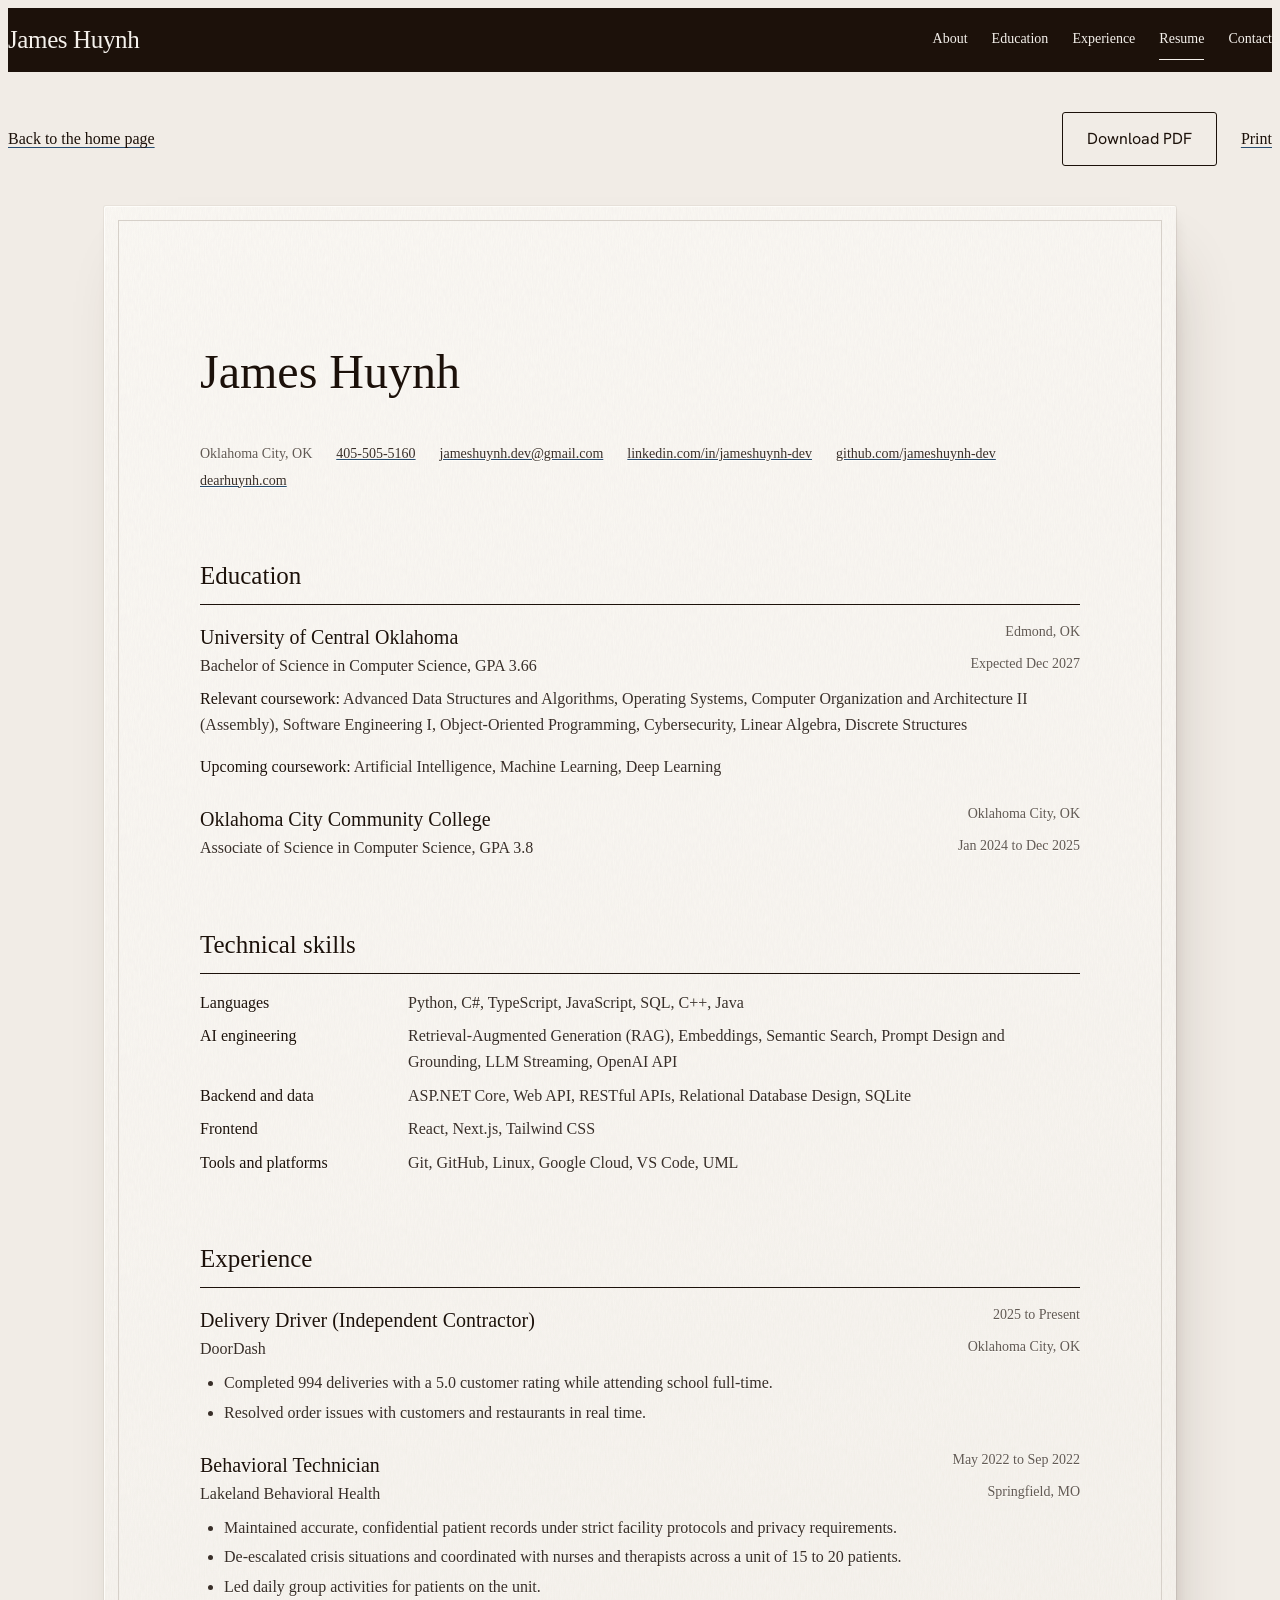
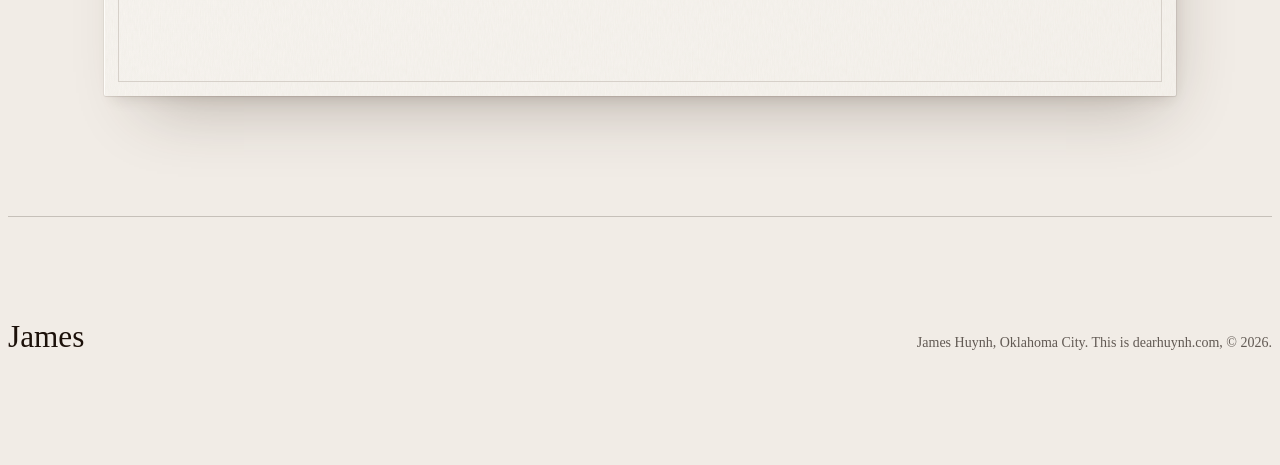
==== commit f7ca14fb: "Update LinkedIn link" ====
--- a/resume.html
+++ b/resume.html
@@ -46,7 +46,7 @@
           <span>Oklahoma City, OK</span>
           <a href="tel:+14055055160">405-505-5160</a>
           <a href="mailto:jameshuynh.dev@gmail.com">jameshuynh.dev@gmail.com</a>
-          <a href="https://www.linkedin.com/in/james-huynh-ai/" target="_blank" rel="noopener noreferrer">linkedin.com/in/james-huynh-ai</a>
+          <a href="https://www.linkedin.com/in/jameshuynh-dev/" target="_blank" rel="noopener noreferrer">linkedin.com/in/jameshuynh-dev</a>
           <a href="https://github.com/jameshuynh-dev" target="_blank" rel="noopener noreferrer">github.com/jameshuynh-dev</a>
           <a href="https://dearhuynh.com">dearhuynh.com</a>
         </p>
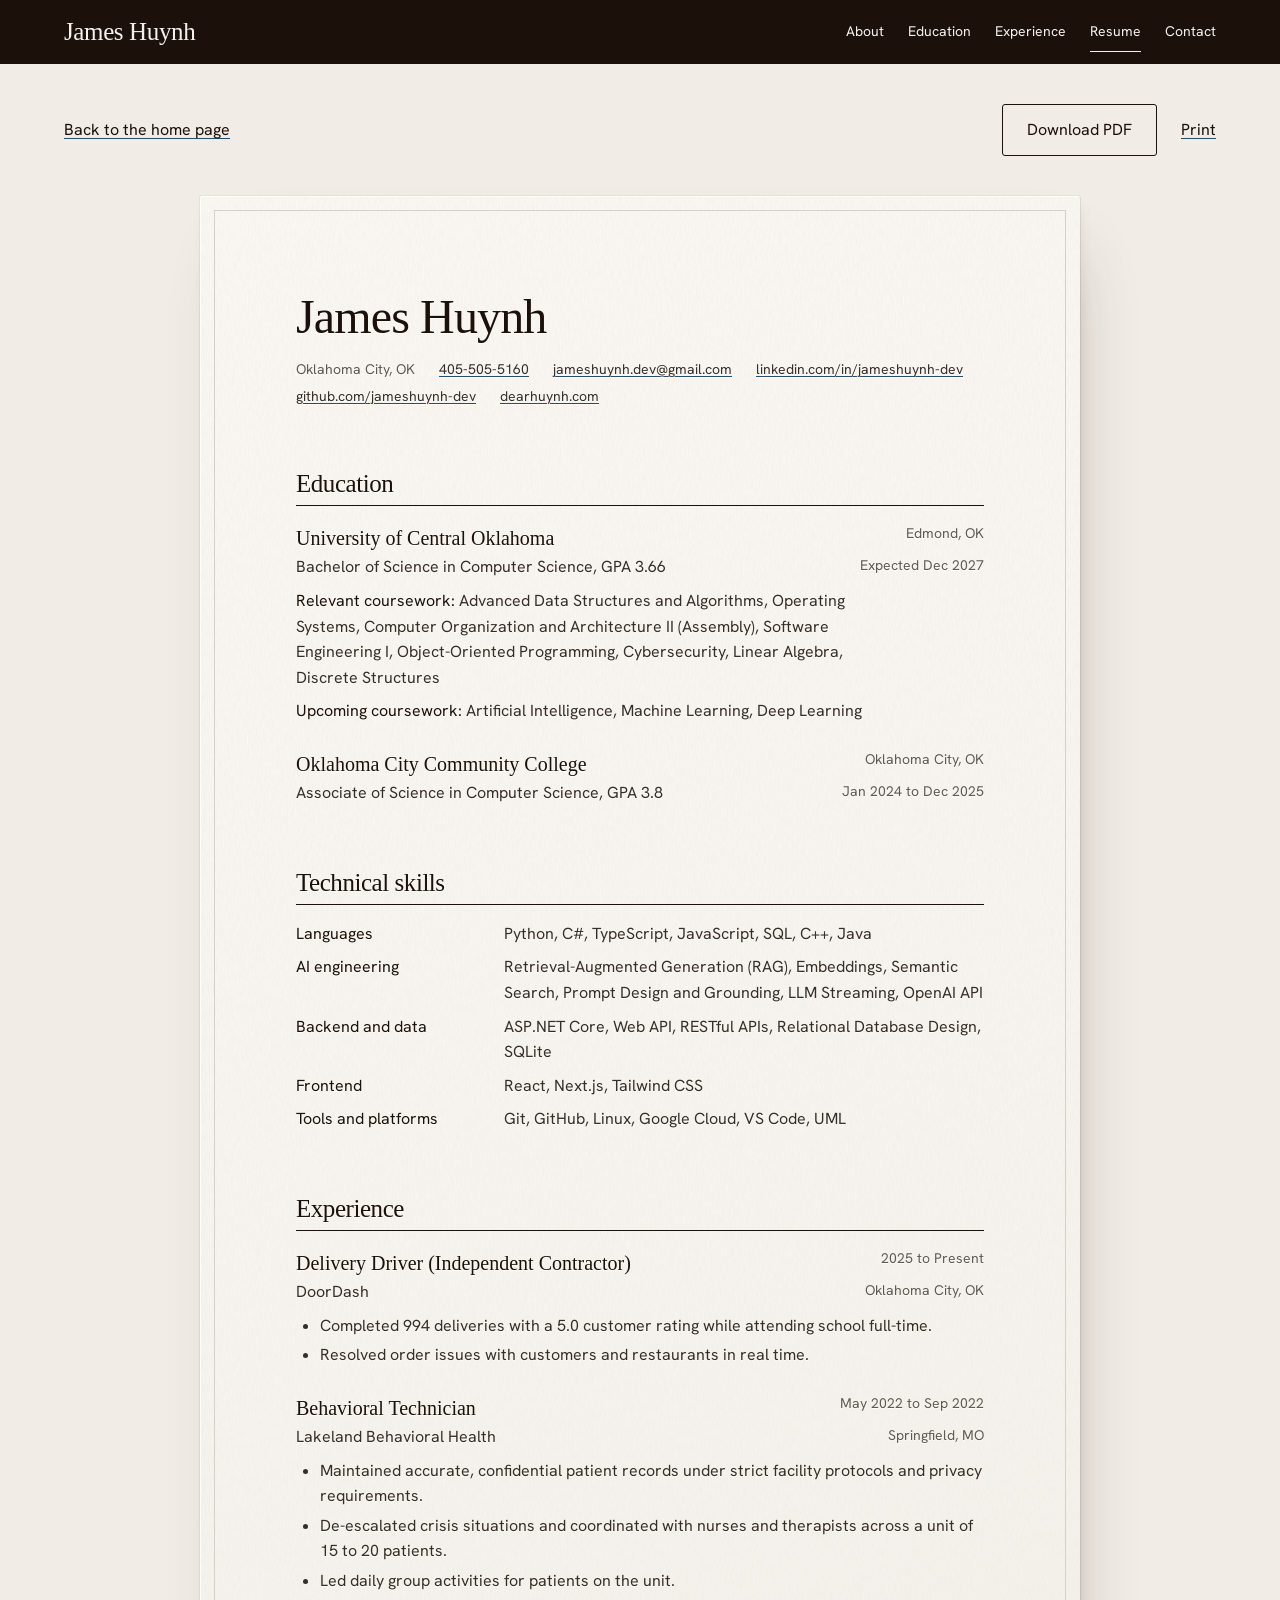
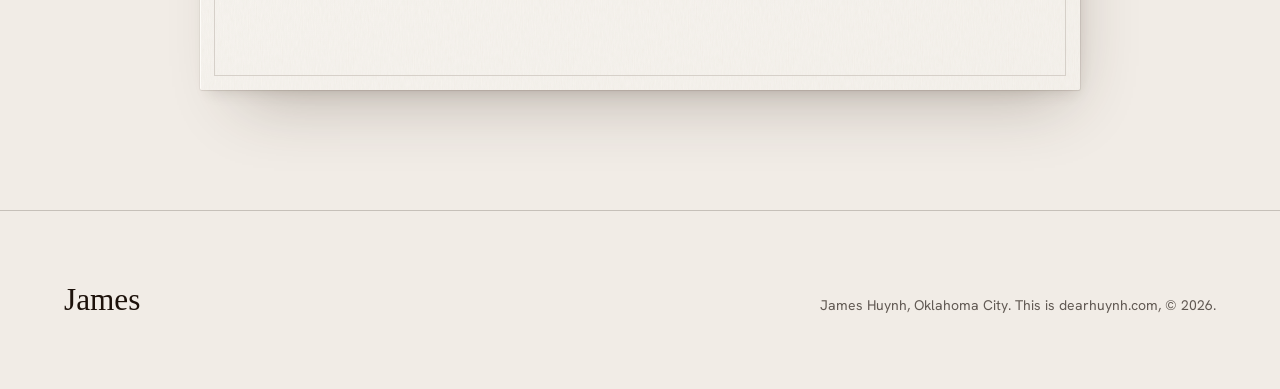
==== commit 5e667a84: "Version CSS and JS links so updates reach returning visitors" ====
--- a/resume.html
+++ b/resume.html
@@ -11,7 +11,9 @@
   <link rel="preconnect" href="https://fonts.gstatic.com" crossorigin />
   <link href="https://api.fontshare.com/v2/css?f[]=sentient@300,400&display=swap" rel="stylesheet" />
   <link href="https://fonts.googleapis.com/css2?family=Hanken+Grotesk:wght@400&display=swap" rel="stylesheet" />
-  <link rel="stylesheet" href="style.css" />
+  <link rel="stylesheet" href="tokens.css?v=202610291517" />
+  <link rel="stylesheet" href="base.css?v=202610291517" />
+  <link rel="stylesheet" href="style.css?v=202610291517" />
 </head>
 <body>
   <a class="skip" href="#main">Skip to content</a>
--- a/tokens.css
+++ b/tokens.css
@@ -0,0 +1,24 @@
+:root {
+  color-scheme: light;
+  --space-3xs: 2px; --space-2xs: 4px; --space-xs: 8px; --space-sm: 12px; --space-md: 16px; --space-lg: 24px; --space-xl: 40px; --space-2xl: 64px; --space-3xl: 96px; --space-4xl: 144px;
+  --text-xs: 0.8125rem; --text-sm: 0.875rem; --text-md: 1rem; --text-lg: 1.25rem; --text-xl: 1.5625rem; --text-2xl: 1.953rem; --text-3xl: 2.441rem;
+  --text-display-s: clamp(2.25rem, 4vw + 0.5rem, 3.75rem); --text-display: clamp(2.75rem, 5vw + 1rem, 5.25rem);
+  --text-section: clamp(2rem, 2.5vw + 1rem, 3.5rem); --text-title: clamp(1.25rem, 0.75vw + 0.875rem, 1.625rem); --text-lead: clamp(1.125rem, 0.35vw + 1rem, 1.375rem);
+  --ease-out: cubic-bezier(0.16, 1, 0.3, 1); --ease-in: cubic-bezier(0.7, 0, 0.84, 0); --ease-in-out: cubic-bezier(0.65, 0, 0.35, 1);
+  --dur-micro: 120ms; --dur-short: 220ms; --dur-long: 420ms;
+  --color-error: oklch(52% 0.19 27); --color-success: oklch(50% 0.12 150);
+  --container: 1440px; --gutter: 64px; --gap-columns: 32px; --section-gap-s: 120px; --section-gap: 144px; --section-gap-l: 176px;
+  --z-base: 1; --z-raised: 10; --z-dropdown: 100; --z-sticky: 200; --z-sticky-nav: 300; --z-modal: 400; --z-toast: 500; --z-tooltip: 600;
+  --color-paper: oklch(94.5% 0.010 76); --color-paper-2: oklch(91.8% 0.013 74); --color-paper-3: oklch(88% 0.015 72);
+  --color-ink: oklch(19% 0.024 52); --color-ink-2: oklch(31% 0.018 54); --color-muted: oklch(47% 0.014 60);
+  --color-rule: oklch(81% 0.011 70);
+  --color-accent: oklch(41% 0.075 248); --color-accent-ink: oklch(96% 0.008 76); --color-focus: oklch(50% 0.095 248);
+  --color-card: oklch(97.6% 0.007 82); --color-card-edge: oklch(86% 0.012 72); --color-pencil: oklch(52% 0.010 62);
+  --card-lit: oklch(98.4% 0.006 84); --card-shade: oklch(96.4% 0.008 78); --lit: oklch(99.6% 0.004 85 / 0.9);
+  --stain-1: oklch(70% 0.075 14); --stain-2: oklch(66% 0.055 132); --stain-3: oklch(60% 0.080 58); --stain-4: oklch(68% 0.045 206);
+  --font-display: "Sentient", Georgia, serif; --font-body: "Hanken Grotesk", system-ui, sans-serif;
+  --font-outlier: var(--font-body);
+  --radius-card: 0; --radius-pill: 3px; --rule-hair: 1px; --rule-head: 1px;
+  --shadow-card: 0 0 0 1px oklch(30% 0.03 55 / 0.05), 0.5px 1px 1px oklch(30% 0.03 55 / 0.08), 3px 8px 14px -6px oklch(30% 0.03 55 / 0.14), 14px 36px 64px -28px oklch(30% 0.03 55 / 0.3);
+  --tracking-display: -0.018em; --tracking-statement: -0.022em; --display-weight: 300; --statement-weight: 300; --serif-small: 400;
+}
--- a/base.css
+++ b/base.css
@@ -0,0 +1,27 @@
+*, *::before, *::after { box-sizing: border-box; }
+html, body { overflow-x: clip; }
+html { scrollbar-color: var(--color-muted) var(--color-paper); scroll-padding-top: var(--space-3xl); }
+body { margin: 0; background: var(--color-paper); color: var(--color-ink); font-family: var(--font-body); font-size: var(--text-md); line-height: 1.55; -webkit-font-smoothing: antialiased; caret-color: var(--color-accent); }
+::selection { background: color-mix(in oklab, var(--color-accent) 22%, transparent); color: var(--color-ink); }
+:focus-visible { outline: 2px solid var(--color-focus); outline-offset: 2px; }
+a { color: inherit; text-decoration-thickness: 1px; text-underline-offset: 0.16em; }
+h1, h2, h3 { margin: 0; font-family: var(--font-display); font-weight: var(--display-weight, 700); font-synthesis: none; letter-spacing: var(--tracking-display); line-height: 1.05; overflow-wrap: break-word; min-width: 0; text-wrap: balance; }
+h1 { max-width: 20ch; font-size: var(--text-display); } h2 { max-width: 30ch; font-size: var(--text-section); } h3 { max-width: 40ch; font-size: var(--text-title); line-height: 1.2; }
+.lead { font-size: var(--text-lead); line-height: 1.45; max-width: 52ch; }
+p { margin: 0; text-wrap: pretty; }
+p:not([class]) { max-width: 65ch; }
+img, video { max-width: 100%; height: auto; display: block; }
+svg { display: block; }
+[hidden] { display: none !important; }
+button, input, select, textarea { font: inherit; }
+.container { width: 100%; max-width: var(--container); margin-inline: auto; padding-inline: var(--gutter); box-sizing: border-box; }
+.num, .figure, td.num { font-variant-numeric: tabular-nums; }
+.visually-hidden { position: absolute; width: 1px; height: 1px; overflow: hidden; clip-path: inset(50%); white-space: nowrap; }
+[data-photo] { position: relative; overflow: hidden; background: linear-gradient(160deg, var(--color-paper-2, var(--color-paper)), var(--color-paper-3, var(--color-paper))); }
+[data-photo] > img { position: absolute; inset: 0; width: 100%; height: 100%; object-fit: cover; z-index: 1; }
+[data-photo]:has(> img) > :not(img):not([data-keep]) { display: none !important; }
+@media (max-width: 60rem) { :root { --gutter: 24px; --section-gap-s: 80px; --section-gap: 96px; --section-gap-l: 120px; } }
+@media (max-width: 40rem) { :root { --gutter: 16px; --section-gap-s: 56px; --section-gap: 72px; --section-gap-l: 96px; --gap-columns: 16px; } }
+@media (prefers-reduced-motion: reduce) { *:not(.keep-motion), *:not(.keep-motion)::before, *:not(.keep-motion)::after { animation-duration: 0.01ms !important; animation-iteration-count: 1 !important; transition-duration: 0.01ms !important; scroll-behavior: auto !important; } }
+/* photographs: warm con=-6 vib=-10 */
+[data-photo] > img { filter: sepia(0.28) saturate(0.89) contrast(0.94); }
--- a/style.css
+++ b/style.css
@@ -1,5 +1,3 @@
-@import url("./tokens.css");
-@import url("./base.css");
 
 :root {
   --slab-height: 64px;
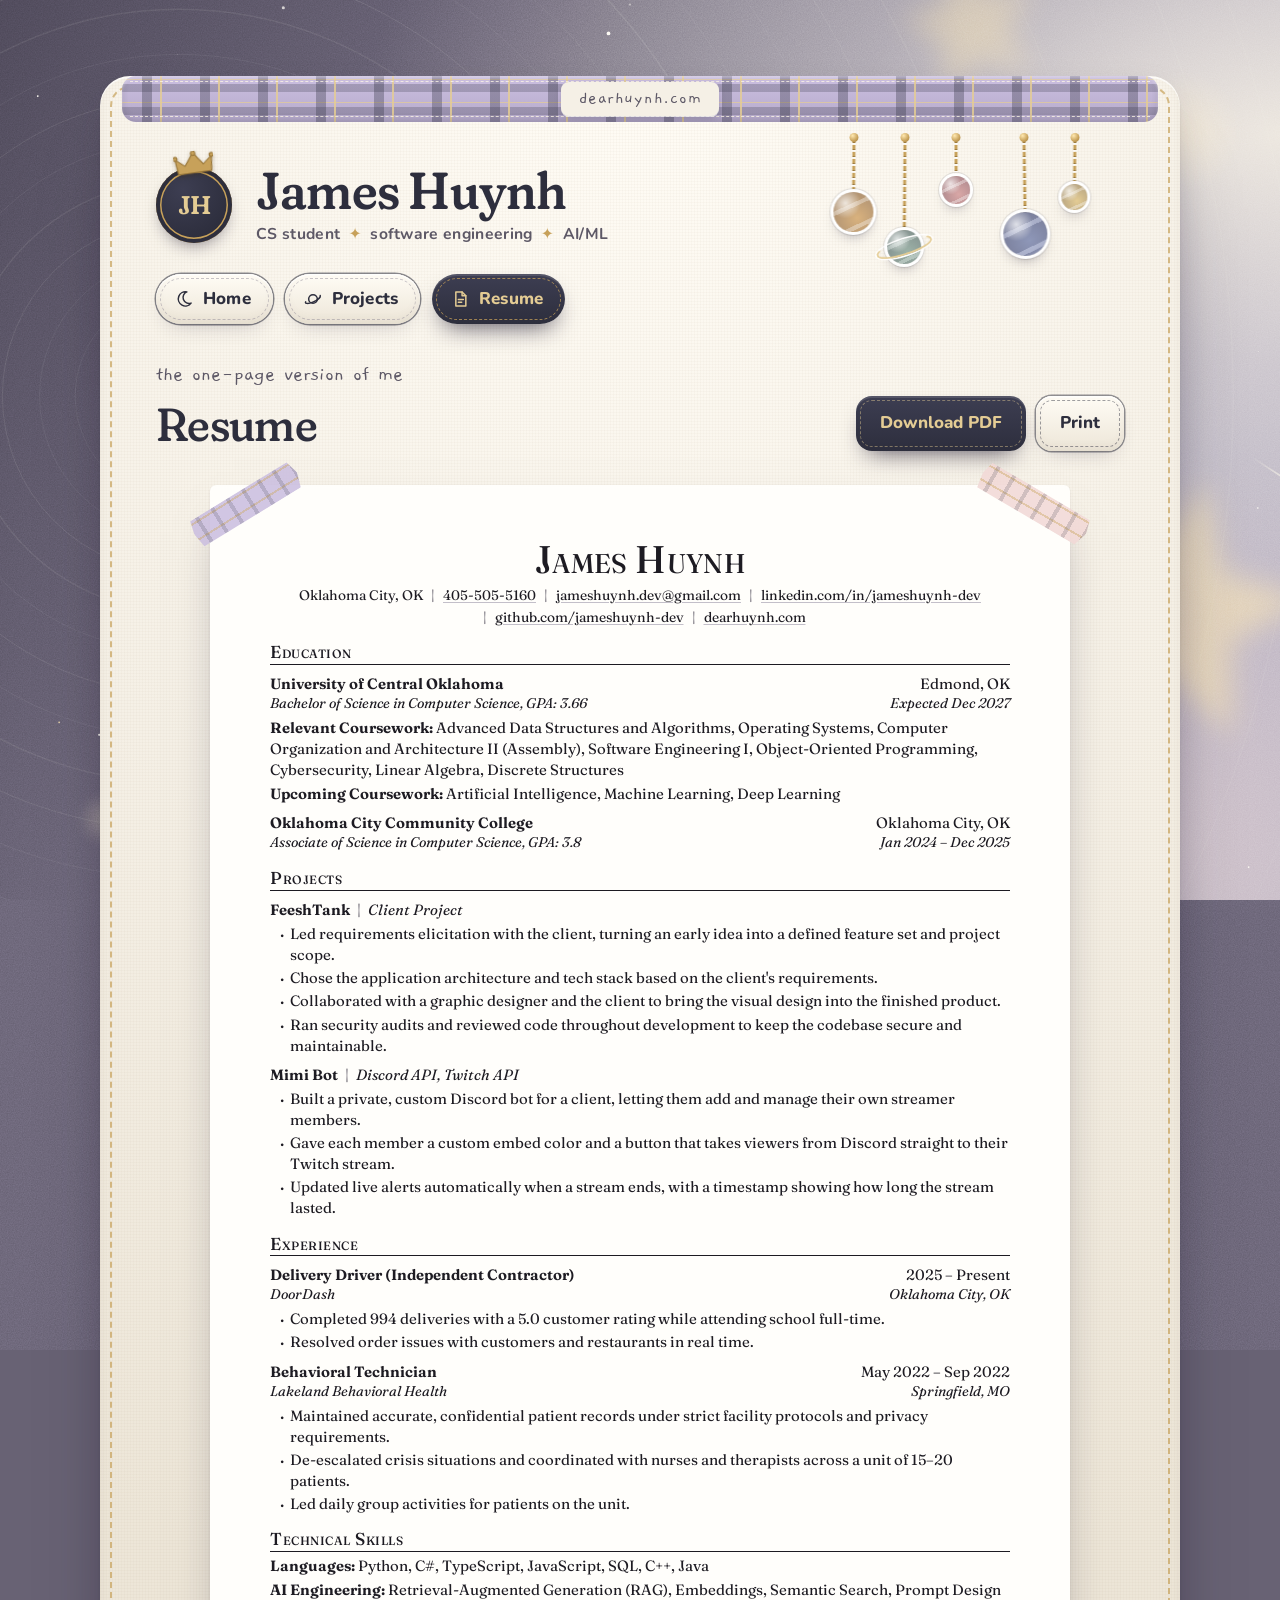
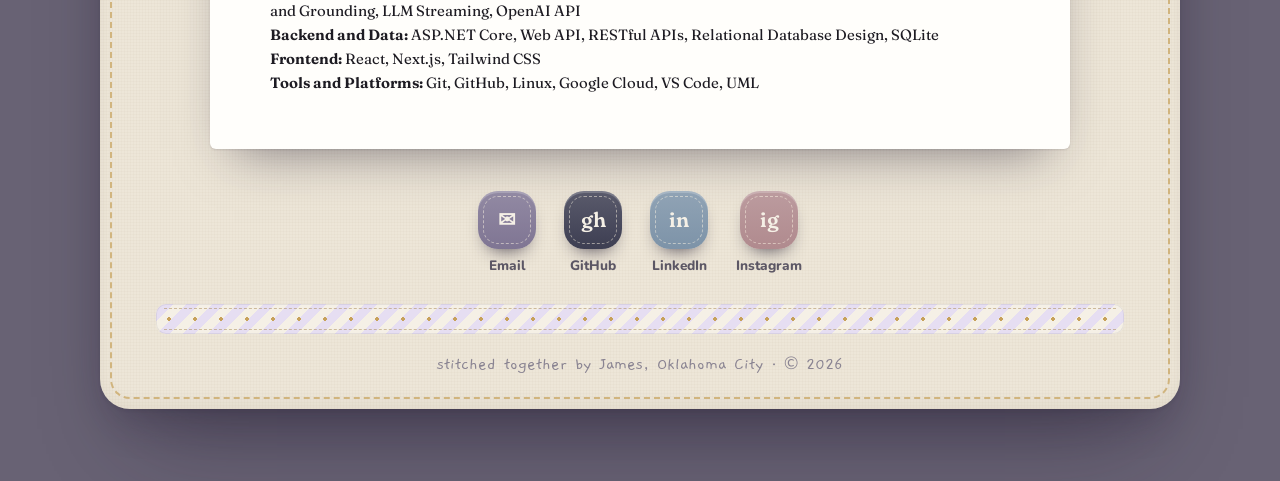
==== commit 264b5159: "Move the resume onto the main page Classic one-page layout taped onto the card, with Projects now li" ====
--- a/resume.html
+++ b/resume.html
@@ -3,135 +3,13 @@
 <head>
   <meta charset="UTF-8" />
   <meta name="viewport" content="width=device-width, initial-scale=1.0" />
-  <title>Resume, James Huynh</title>
-  <meta name="description" content="Resume of James Huynh, computer science student focused on software engineering and AI." />
-  <link rel="icon" href="data:image/svg+xml,%3Csvg xmlns='http://www.w3.org/2000/svg' viewBox='0 0 32 32'%3E%3Crect width='32' height='32' rx='3' fill='%232b2119'/%3E%3Ctext x='16' y='22' text-anchor='middle' font-family='Georgia,serif' font-size='15' fill='%23f2ede6'%3EJH%3C/text%3E%3C/svg%3E" />
-  <link rel="preconnect" href="https://api.fontshare.com" />
-  <link rel="preconnect" href="https://fonts.googleapis.com" />
-  <link rel="preconnect" href="https://fonts.gstatic.com" crossorigin />
-  <link href="https://api.fontshare.com/v2/css?f[]=sentient@300,400&display=swap" rel="stylesheet" />
-  <link href="https://fonts.googleapis.com/css2?family=Hanken+Grotesk:wght@400&display=swap" rel="stylesheet" />
-  <link rel="stylesheet" href="tokens.css?v=202610291517" />
-  <link rel="stylesheet" href="base.css?v=202610291517" />
-  <link rel="stylesheet" href="style.css?v=202610291517" />
+  <title>Resume · James Huynh</title>
+  <meta name="robots" content="noindex" />
+  <link rel="canonical" href="https://dearhuynh.com/#resume" />
+  <meta http-equiv="refresh" content="0; url=index.html#resume" />
+  <script>location.replace('index.html#resume');</script>
 </head>
 <body>
-  <a class="skip" href="#main">Skip to content</a>
-
-  <header class="slab no-print">
-    <div class="container slab-row">
-      <a class="wordmark" href="index.html" aria-label="James Huynh, home">James Huynh</a>
-      <nav class="slab-links" aria-label="Sections">
-        <a href="index.html#about">About</a>
-        <a href="index.html#education">Education</a>
-        <a href="index.html#experience">Experience</a>
-        <a href="resume.html" aria-current="page">Resume</a>
-        <a href="index.html#find-me">Contact</a>
-      </nav>
-    </div>
-  </header>
-
-  <div class="container">
-    <div class="toolbar no-print">
-      <a class="link" href="index.html">Back to the home page</a>
-      <div class="actions">
-        <a class="btn" href="resume.pdf" download="James_Huynh_Resume.pdf">Download PDF</a>
-        <button class="link" type="button" onclick="window.print()">Print</button>
-      </div>
-    </div>
-
-    <main id="main" class="sheet stock">
-
-      <header>
-        <h1>James Huynh</h1>
-        <p class="contact">
-          <span>Oklahoma City, OK</span>
-          <a href="tel:+14055055160">405-505-5160</a>
-          <a href="mailto:jameshuynh.dev@gmail.com">jameshuynh.dev@gmail.com</a>
-          <a href="https://www.linkedin.com/in/jameshuynh-dev/" target="_blank" rel="noopener noreferrer">linkedin.com/in/jameshuynh-dev</a>
-          <a href="https://github.com/jameshuynh-dev" target="_blank" rel="noopener noreferrer">github.com/jameshuynh-dev</a>
-          <a href="https://dearhuynh.com">dearhuynh.com</a>
-        </p>
-      </header>
-
-      <h2>Education</h2>
-
-      <div class="entry">
-        <div class="row">
-          <span class="title">University of Central Oklahoma</span>
-          <span class="meta">Edmond, OK</span>
-        </div>
-        <div class="row">
-          <span class="sub">Bachelor of Science in Computer Science, GPA 3.66</span>
-          <span class="meta">Expected Dec 2027</span>
-        </div>
-        <p><strong>Relevant coursework:</strong> Advanced Data Structures and Algorithms, Operating Systems, Computer Organization and Architecture II (Assembly), Software Engineering I, Object-Oriented Programming, Cybersecurity, Linear Algebra, Discrete Structures</p>
-        <p><strong>Upcoming coursework:</strong> Artificial Intelligence, Machine Learning, Deep Learning</p>
-      </div>
-
-      <div class="entry">
-        <div class="row">
-          <span class="title">Oklahoma City Community College</span>
-          <span class="meta">Oklahoma City, OK</span>
-        </div>
-        <div class="row">
-          <span class="sub">Associate of Science in Computer Science, GPA 3.8</span>
-          <span class="meta">Jan 2024 to Dec 2025</span>
-        </div>
-      </div>
-
-      <h2>Technical skills</h2>
-
-      <dl>
-        <dt>Languages</dt><dd>Python, C#, TypeScript, JavaScript, SQL, C++, Java</dd>
-        <dt>AI engineering</dt><dd>Retrieval-Augmented Generation (RAG), Embeddings, Semantic Search, Prompt Design and Grounding, LLM Streaming, OpenAI API</dd>
-        <dt>Backend and data</dt><dd>ASP.NET Core, Web API, RESTful APIs, Relational Database Design, SQLite</dd>
-        <dt>Frontend</dt><dd>React, Next.js, Tailwind CSS</dd>
-        <dt>Tools and platforms</dt><dd>Git, GitHub, Linux, Google Cloud, VS Code, UML</dd>
-      </dl>
-
-      <h2>Experience</h2>
-
-      <div class="entry">
-        <div class="row">
-          <span class="title">Delivery Driver (Independent Contractor)</span>
-          <span class="meta">2025 to Present</span>
-        </div>
-        <div class="row">
-          <span class="sub">DoorDash</span>
-          <span class="meta">Oklahoma City, OK</span>
-        </div>
-        <ul>
-          <li>Completed 994 deliveries with a 5.0 customer rating while attending school full-time.</li>
-          <li>Resolved order issues with customers and restaurants in real time.</li>
-        </ul>
-      </div>
-
-      <div class="entry">
-        <div class="row">
-          <span class="title">Behavioral Technician</span>
-          <span class="meta">May 2022 to Sep 2022</span>
-        </div>
-        <div class="row">
-          <span class="sub">Lakeland Behavioral Health</span>
-          <span class="meta">Springfield, MO</span>
-        </div>
-        <ul>
-          <li>Maintained accurate, confidential patient records under strict facility protocols and privacy requirements.</li>
-          <li>De-escalated crisis situations and coordinated with nurses and therapists across a unit of 15 to 20 patients.</li>
-          <li>Led daily group activities for patients on the unit.</li>
-        </ul>
-      </div>
-
-    </main>
-  </div>
-
-  <footer class="letter-close no-print">
-    <div class="container">
-      <p class="sign">James</p>
-      <p>James Huynh, Oklahoma City. This is dearhuynh.com, &copy; 2026.</p>
-    </div>
-  </footer>
-
+  <p>The resume lives on the main page now: <a href="index.html#resume">dearhuynh.com/#resume</a></p>
 </body>
 </html>
